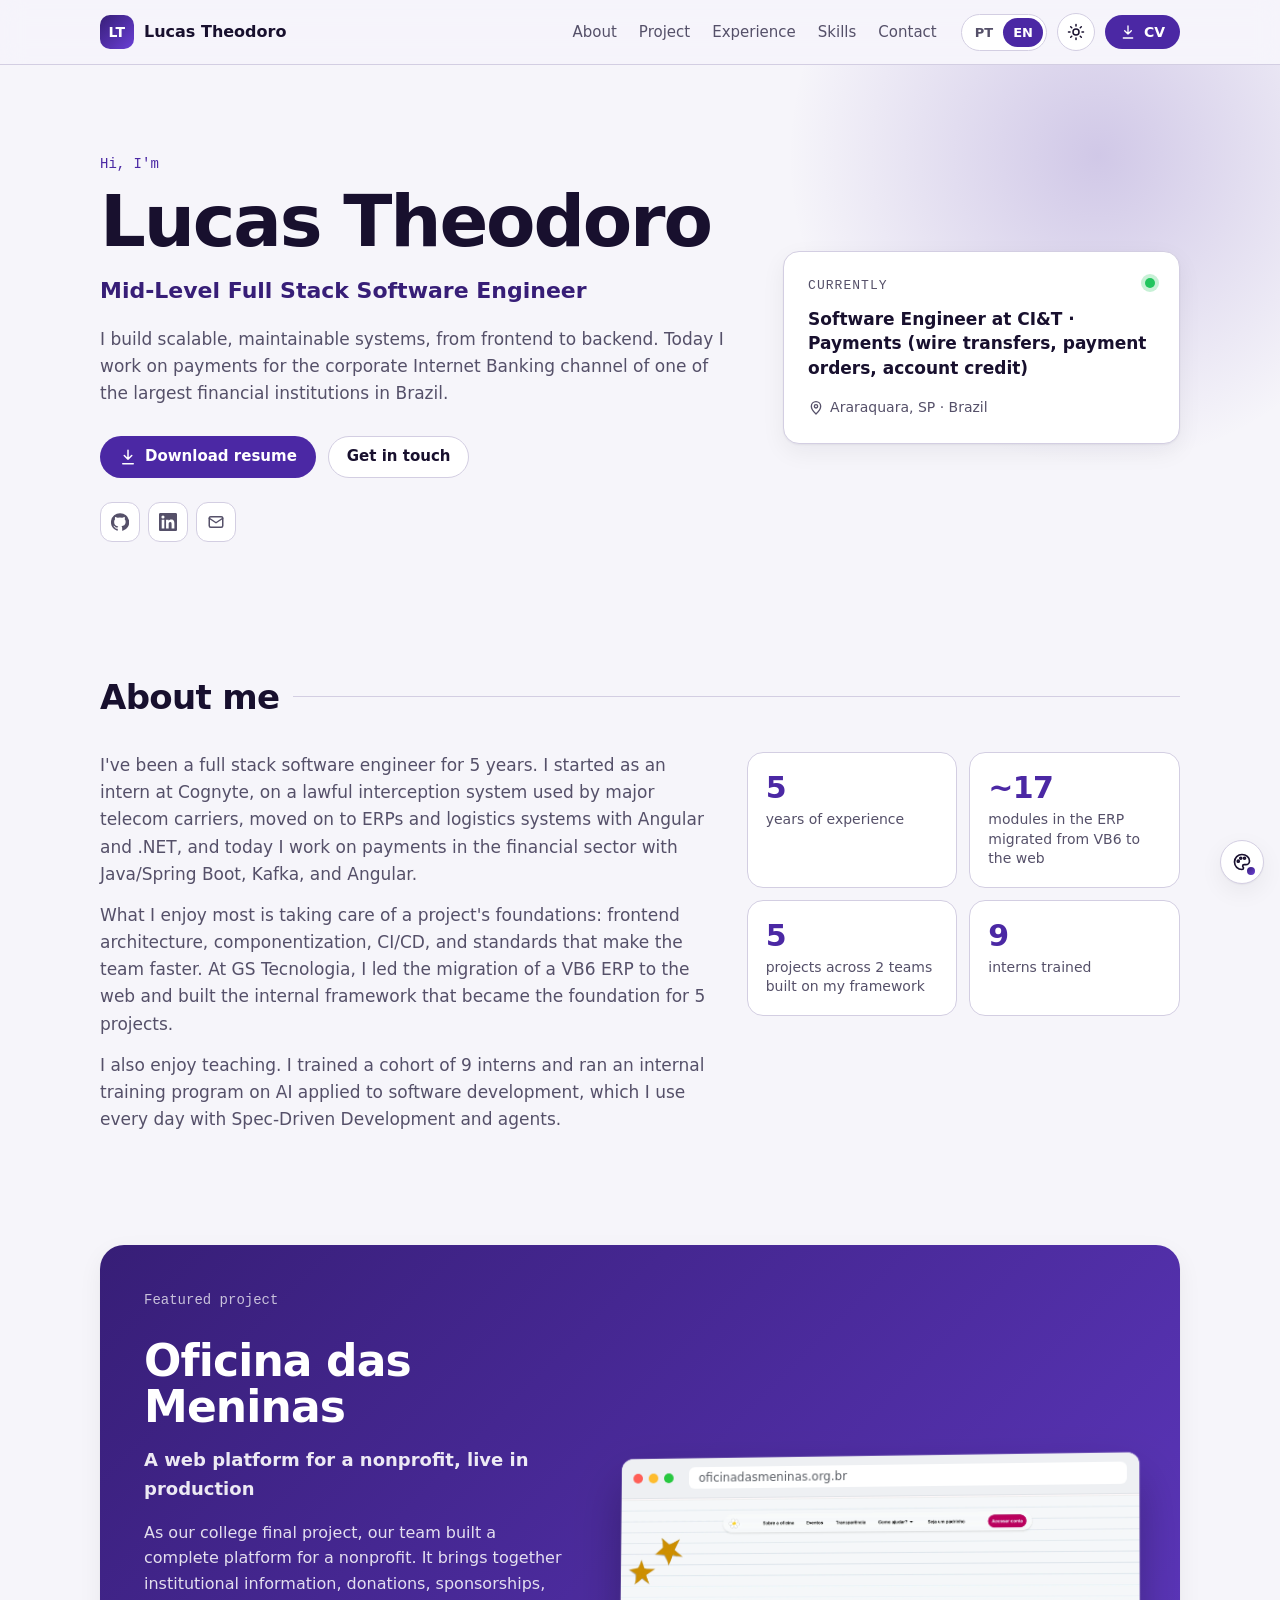
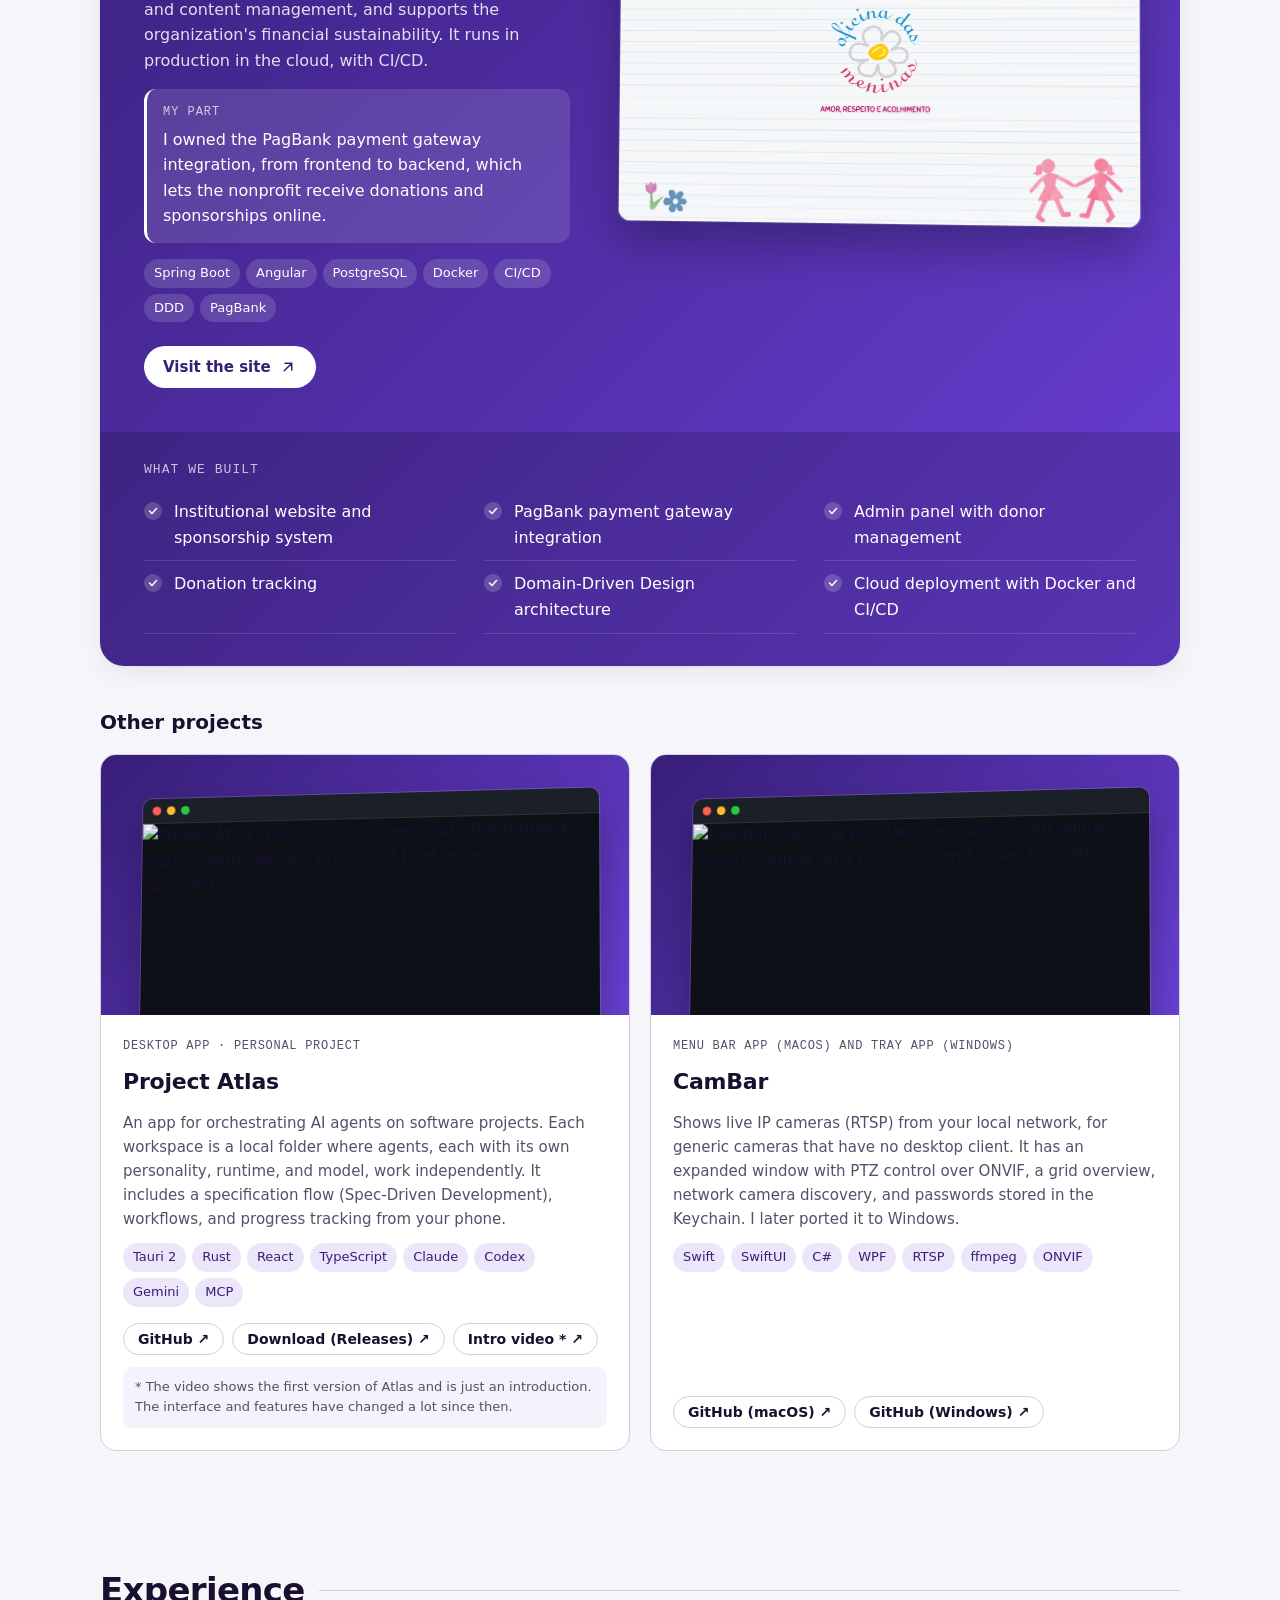
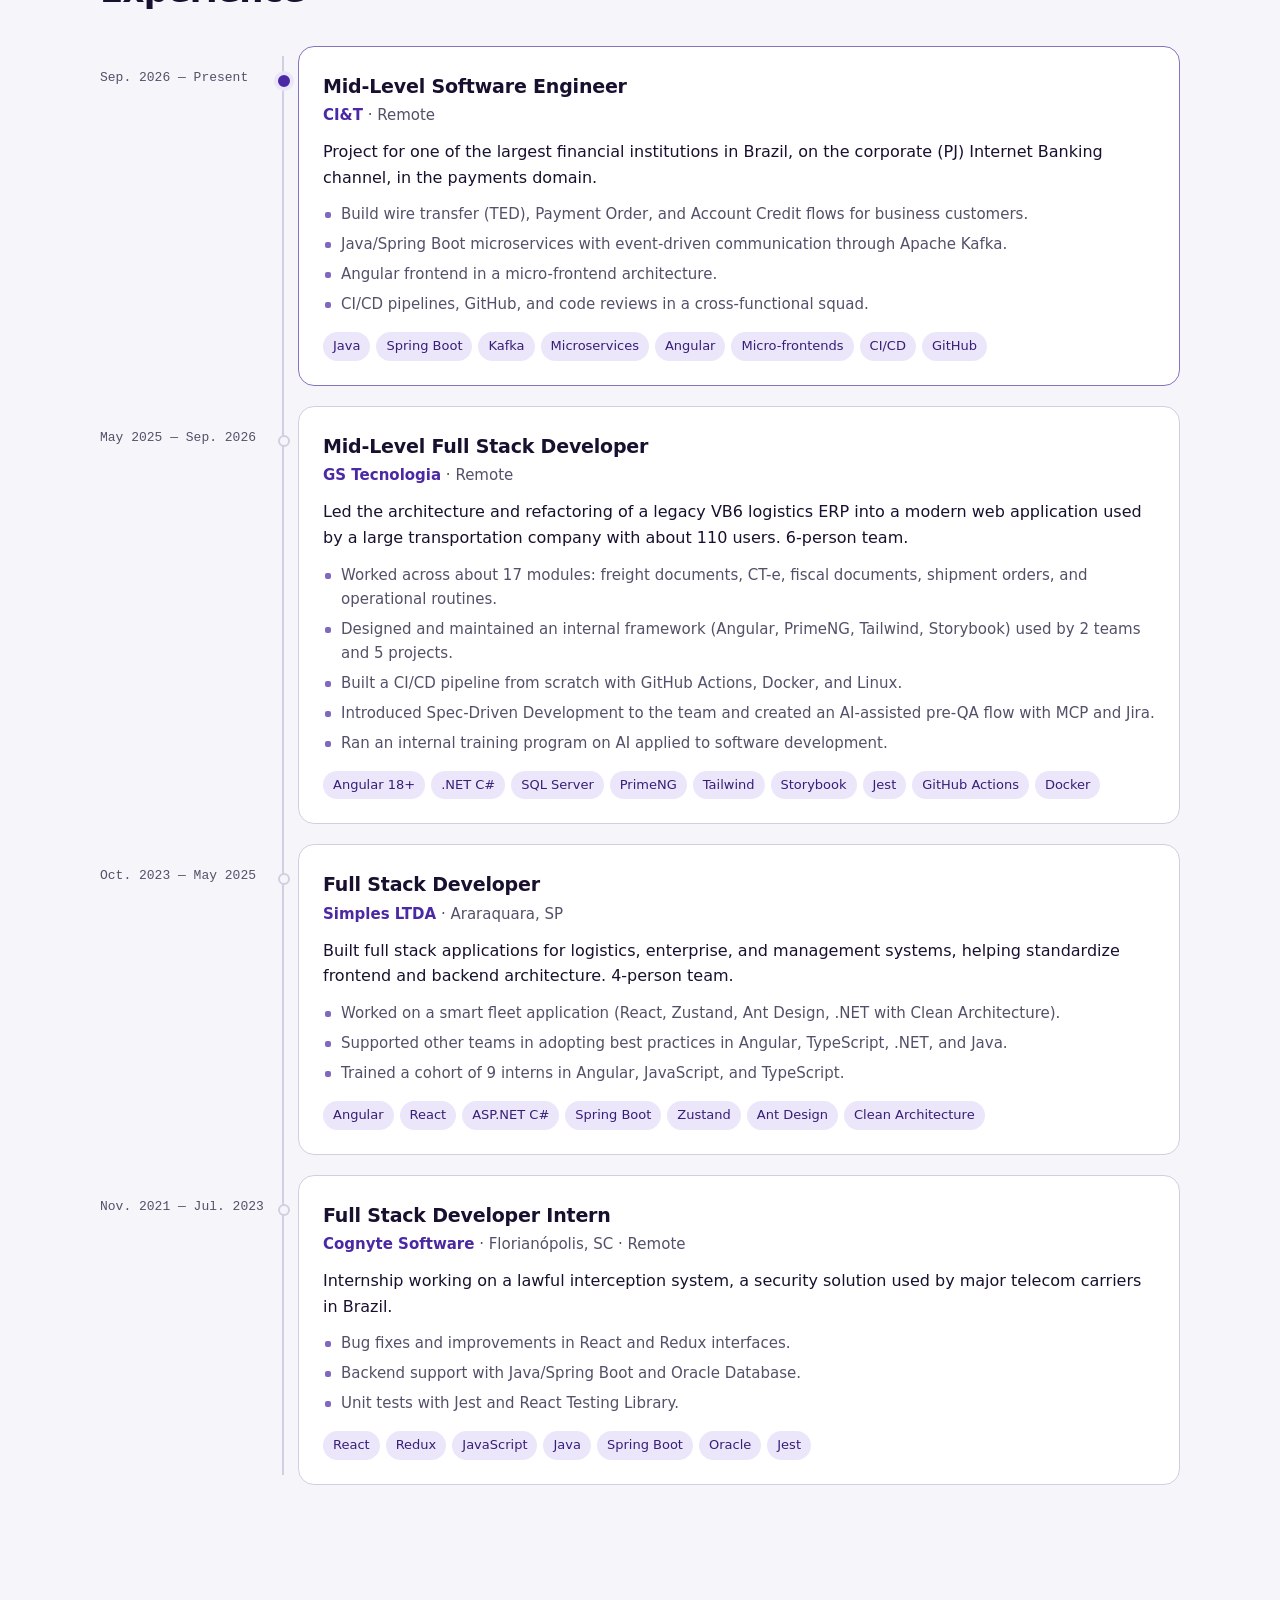
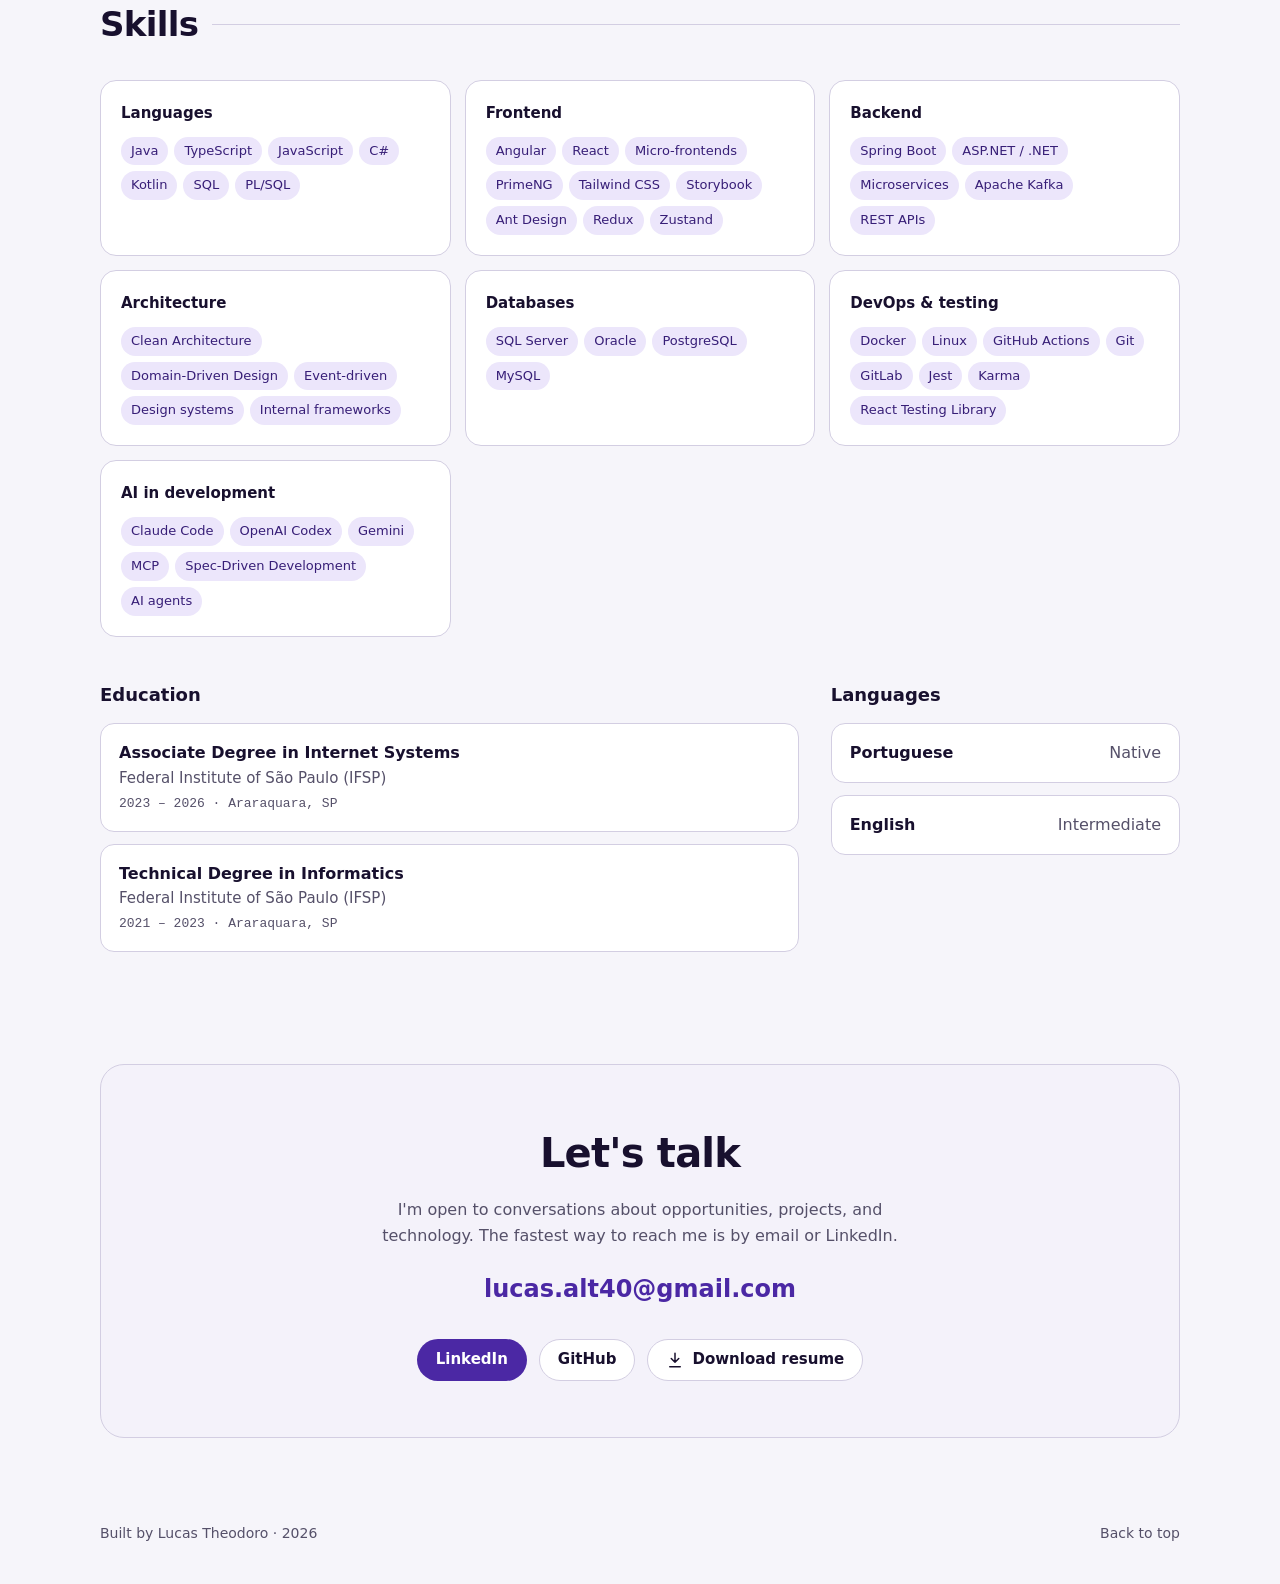
==== index.html @ 95d9bbd0 "Portfólio pessoal bilíngue (PT/EN) com temas e currículo para download Co-Authored-By: Claude Opus 5" ====
<!DOCTYPE html>
<html lang="pt-BR">
<head>
  <meta charset="utf-8">
  <meta name="viewport" content="width=device-width, initial-scale=1">
  <title>Lucas Theodoro · Engenheiro de Software Full Stack</title>
  <meta name="description" content="Portfólio de Lucas Theodoro, Engenheiro de Software Full Stack Pleno: Java/Spring Boot, Kafka, Angular e .NET.">
  <meta name="theme-color" content="#4B28A4">
  <link rel="canonical" href="https://lucasalt40.github.io/">

  <!-- Prévia do link (LinkedIn, WhatsApp, Slack, X...) -->
  <meta property="og:type" content="website">
  <meta property="og:site_name" content="Lucas Theodoro">
  <meta property="og:url" content="https://lucasalt40.github.io/">
  <meta property="og:title" content="Lucas Theodoro · Engenheiro de Software Full Stack">
  <meta property="og:description" content="Engenheiro de Software Full Stack Pleno: Java/Spring Boot, Kafka, Angular e .NET. Hoje com pagamentos no Internet Banking PJ de uma das maiores instituições financeiras do Brasil.">
  <meta property="og:image" content="https://lucasalt40.github.io/assets/og-image.jpg">
  <meta property="og:image:width" content="1200">
  <meta property="og:image:height" content="630">
  <meta property="og:image:alt" content="Lucas Theodoro, Engenheiro de Software Full Stack">
  <meta property="og:locale" content="pt_BR">
  <meta property="og:locale:alternate" content="en_US">
  <meta name="twitter:card" content="summary_large_image">
  <meta name="twitter:title" content="Lucas Theodoro · Engenheiro de Software Full Stack">
  <meta name="twitter:description" content="Java/Spring Boot, Kafka, Angular e .NET. Portfólio e currículo para download.">
  <meta name="twitter:image" content="https://lucasalt40.github.io/assets/og-image.jpg">
  <link rel="icon" href="assets/favicon.svg" type="image/svg+xml">
  <script>
    // Aplica tema e idioma antes de pintar a página, para não piscar.
    (function () {
      var t = localStorage.getItem("theme");
      if (!t) t = matchMedia("(prefers-color-scheme: dark)").matches ? "dark" : "light";
      document.documentElement.dataset.theme = t;
      var l = localStorage.getItem("lang");
      if (!l) l = (navigator.language || "pt").toLowerCase().startsWith("pt") ? "pt" : "en";
      document.documentElement.dataset.lang = l;
      document.documentElement.lang = l === "pt" ? "pt-BR" : "en";
      var p = localStorage.getItem("palette") || localStorage.getItem("dev-palette");
      if (p && p !== "roxo") document.documentElement.dataset.palette = p;
    })();
  </script>
  <link rel="stylesheet" href="styles.css">
</head>
<body>
  <a class="skip" href="#main">Pular para o conteúdo</a>

  <header class="topbar">
    <div class="wrap topbar__inner">
      <a class="brand" href="#top" aria-label="Lucas Theodoro">
        <span class="brand__mark">LT</span>
        <span class="brand__name">Lucas Theodoro</span>
      </a>
      <nav class="nav" aria-label="Principal">
        <a href="#sobre" data-i18n="navAbout"></a>
        <a href="#projeto" data-i18n="navProject"></a>
        <a href="#experiencia" data-i18n="navExperience"></a>
        <a href="#habilidades" data-i18n="navSkills"></a>
        <a href="#contato" data-i18n="navContact"></a>
      </nav>
      <div class="controls">
        <div class="lang" role="group" data-i18n-aria="langLabel">
          <button type="button" data-set-lang="pt">PT</button>
          <button type="button" data-set-lang="en">EN</button>
        </div>
        <button type="button" class="icon-btn" id="theme-toggle">
          <svg class="i-sun" viewBox="0 0 24 24" aria-hidden="true"><circle cx="12" cy="12" r="4"/><path d="M12 2v2M12 20v2M4.9 4.9l1.4 1.4M17.7 17.7l1.4 1.4M2 12h2M20 12h2M4.9 19.1l1.4-1.4M17.7 6.3l1.4-1.4"/></svg>
          <svg class="i-moon" viewBox="0 0 24 24" aria-hidden="true"><path d="M21 12.8A9 9 0 1 1 11.2 3a7 7 0 0 0 9.8 9.8z"/></svg>
        </button>
        <a class="btn btn--primary btn--sm" data-cv download>
          <svg viewBox="0 0 24 24" aria-hidden="true"><path d="M12 3v12m0 0-5-5m5 5 5-5M5 21h14"/></svg>
          <span data-i18n="downloadCvShort"></span>
        </a>
      </div>
    </div>
  </header>

  <main id="main">
    <!-- Hero -->
    <section class="hero" id="top">
      <div class="wrap hero__grid">
        <div>
          <p class="eyebrow" data-i18n="greeting"></p>
          <h1 class="hero__name">Lucas Theodoro</h1>
          <p class="hero__role" data-i18n="role"></p>
          <p class="hero__intro" data-i18n="intro"></p>
          <div class="hero__actions">
            <a class="btn btn--primary" data-cv download>
              <svg viewBox="0 0 24 24" aria-hidden="true"><path d="M12 3v12m0 0-5-5m5 5 5-5M5 21h14"/></svg>
              <span data-i18n="downloadCv"></span>
            </a>
            <a class="btn btn--ghost" href="#contato" data-i18n="contactMe"></a>
          </div>
          <ul class="socials" aria-label="Links">
            <li><a data-link="github" target="_blank" rel="noopener" aria-label="GitHub"><svg viewBox="0 0 24 24" aria-hidden="true" class="fill"><path d="M12 .3a12 12 0 0 0-3.8 23.4c.6.1.8-.3.8-.6v-2.2c-3.3.7-4-1.4-4-1.4-.6-1.4-1.4-1.8-1.4-1.8-1-.7.1-.7.1-.7 1.2.1 1.8 1.2 1.8 1.2 1 1.8 2.8 1.3 3.5 1 0-.8.4-1.3.7-1.6-2.7-.3-5.5-1.3-5.5-6 0-1.2.5-2.3 1.3-3.1-.2-.4-.6-1.6 0-3.2 0 0 1-.3 3.4 1.2a11.5 11.5 0 0 1 6 0c2.3-1.5 3.3-1.2 3.3-1.2.6 1.6.2 2.8 0 3.2.9.8 1.3 1.9 1.3 3.2 0 4.6-2.8 5.6-5.5 5.9.5.4.9 1.1.9 2.3v3.3c0 .3.1.7.8.6A12 12 0 0 0 12 .3"/></svg></a></li>
            <li><a data-link="linkedin" target="_blank" rel="noopener" aria-label="LinkedIn"><svg viewBox="0 0 24 24" aria-hidden="true" class="fill"><path d="M20.4 20.5h-3.6v-5.6c0-1.3 0-3-1.8-3s-2.1 1.4-2.1 2.9v5.7H9.4V9h3.4v1.6c.5-.9 1.6-1.8 3.4-1.8 3.6 0 4.3 2.4 4.3 5.5v6.2zM5.3 7.4a2.1 2.1 0 1 1 0-4.2 2.1 2.1 0 0 1 0 4.2zM7.1 20.5H3.6V9h3.5v11.5zM22.2 0H1.8C.8 0 0 .8 0 1.7v20.6c0 .9.8 1.7 1.8 1.7h20.4c1 0 1.8-.8 1.8-1.7V1.7C24 .8 23.2 0 22.2 0z"/></svg></a></li>
            <li><a data-link="email" aria-label="Email"><svg viewBox="0 0 24 24" aria-hidden="true"><rect x="3" y="5" width="18" height="14" rx="2"/><path d="m3 7 9 6 9-6"/></svg></a></li>
          </ul>
        </div>
        <aside class="now-card">
          <span class="now-card__dot" aria-hidden="true"></span>
          <p class="now-card__label" data-i18n="nowLabel"></p>
          <p class="now-card__text" data-i18n="nowText"></p>
          <p class="now-card__loc">
            <svg viewBox="0 0 24 24" aria-hidden="true"><path d="M12 21s-7-6.2-7-11.5a7 7 0 0 1 14 0C19 14.8 12 21 12 21z"/><circle cx="12" cy="9.5" r="2.5"/></svg>
            <span data-i18n="location"></span>
          </p>
        </aside>
      </div>
    </section>

    <!-- Sobre -->
    <section class="section" id="sobre">
      <div class="wrap">
        <h2 class="section__title" data-i18n="aboutTitle"></h2>
        <div class="about">
          <div class="about__text" id="about-text"></div>
          <dl class="stats" id="stats"></dl>
        </div>
      </div>
    </section>

    <!-- Projeto em destaque -->
    <section class="section" id="projeto">
      <div class="wrap">
        <article class="feature">
          <div class="feature__body">
            <p class="eyebrow eyebrow--light" data-i18n="projectEyebrow"></p>
            <h2 class="feature__name" id="project-name"></h2>
            <p class="feature__tagline" id="project-tagline"></p>
            <p class="feature__desc" id="project-desc"></p>
            <div class="feature__role">
              <p class="feature__role-label" data-i18n="projectMyRole"></p>
              <p id="project-role"></p>
            </div>
            <ul class="tags tags--light" id="project-tags"></ul>
            <a class="btn btn--light" id="project-link" target="_blank" rel="noopener">
              <span data-i18n="projectVisit"></span>
              <svg viewBox="0 0 24 24" aria-hidden="true"><path d="M7 17 17 7M8 7h9v9"/></svg>
            </a>
          </div>
          <a class="feature__shot" id="project-shot-link" target="_blank" rel="noopener">
            <div class="browser">
              <div class="browser__bar" aria-hidden="true">
                <span></span><span></span><span></span>
                <span class="browser__url" id="project-url"></span>
              </div>
              <img src="assets/projects/oficina-das-meninas.webp" width="2000" height="1253" loading="lazy" decoding="async" data-i18n-alt="projectShotAlt">
            </div>
          </a>
          <div class="feature__built-wrap">
            <p class="feature__built" data-i18n="projectBuilt"></p>
            <ul class="checklist" id="project-highlights"></ul>
          </div>
        </article>

        <h3 class="more-title" data-i18n="moreProjectsTitle"></h3>
        <div class="projects" id="projects"></div>
      </div>
    </section>

    <!-- Experiência -->
    <section class="section" id="experiencia">
      <div class="wrap">
        <h2 class="section__title" data-i18n="experienceTitle"></h2>
        <ol class="timeline" id="timeline"></ol>
      </div>
    </section>

    <!-- Habilidades -->
    <section class="section" id="habilidades">
      <div class="wrap">
        <h2 class="section__title" data-i18n="skillsTitle"></h2>
        <div class="skills" id="skills"></div>
        <div class="edu-grid">
          <div>
            <h3 class="sub-title" data-i18n="educationTitle"></h3>
            <ul class="edu" id="education"></ul>
          </div>
          <div>
            <h3 class="sub-title" data-i18n="languagesTitle"></h3>
            <ul class="langs" id="languages"></ul>
          </div>
        </div>
      </div>
    </section>

    <!-- Contato -->
    <section class="section" id="contato">
      <div class="wrap">
        <div class="contact">
          <h2 class="contact__title" data-i18n="contactTitle"></h2>
          <p class="contact__text" data-i18n="contactText"></p>
          <a class="contact__email" data-link="email" data-show-email></a>
          <div class="hero__actions contact__actions">
            <a class="btn btn--primary" data-link="linkedin" target="_blank" rel="noopener">LinkedIn</a>
            <a class="btn btn--ghost" data-link="github" target="_blank" rel="noopener">GitHub</a>
            <a class="btn btn--ghost" data-cv download>
              <svg viewBox="0 0 24 24" aria-hidden="true"><path d="M12 3v12m0 0-5-5m5 5 5-5M5 21h14"/></svg>
              <span data-i18n="downloadCv"></span>
            </a>
          </div>
        </div>
      </div>
    </section>
  </main>

  <footer class="footer">
    <div class="wrap footer__inner">
      <p><span data-i18n="footer"></span> · <span id="year"></span></p>
      <a href="#top" data-i18n="backToTop"></a>
    </div>
  </footer>

  <script src="content.js"></script>
  <script src="app.js"></script>
  <script src="palette.js"></script>
</body>
</html>
---- styles.css ----
/* ---------- Tokens ----------
   As cores de destaque vêm da paleta (veja "Paletas" no fim do arquivo).
   Fundo, texto e bordas são neutros levemente tingidos pela paleta. */
:root {
  --accent: #4b28a4;
  --accent-strong: #371e77;
  --accent-soft: #ece6fb;
  --feature-from: #371e77;
  --feature-to: #6a3fd6;

  --bg: color-mix(in srgb, var(--accent) 3%, #fbfbfd);
  --surface: #ffffff;
  --surface-2: color-mix(in srgb, var(--accent) 6%, #ffffff);
  --text: color-mix(in srgb, var(--accent-strong) 28%, #0c0b12);
  --muted: color-mix(in srgb, var(--accent-strong) 16%, #5b5a66);
  --line: color-mix(in srgb, var(--accent) 12%, #e5e5ea);
  --on-accent: #ffffff;
  --shadow: 0 1px 2px rgba(15, 12, 30, .05), 0 8px 24px rgba(15, 12, 30, .06);
  --radius: 16px;
  --font: ui-sans-serif, system-ui, -apple-system, "Segoe UI", Roboto, "Helvetica Neue", Arial, sans-serif;
  --mono: ui-monospace, "SF Mono", Menlo, Consolas, monospace;
  color-scheme: light;
}

[data-theme="dark"] {
  --accent: #a58bff;
  --accent-strong: #c4b3ff;
  --accent-soft: #261c42;
  --feature-from: #2a1660;
  --feature-to: #4b28a4;

  --bg: color-mix(in srgb, var(--accent) 4%, #0b0b0f);
  --surface: color-mix(in srgb, var(--accent) 7%, #121217);
  --surface-2: color-mix(in srgb, var(--accent) 10%, #15151b);
  --text: color-mix(in srgb, var(--accent) 6%, #f1f1f4);
  --muted: color-mix(in srgb, var(--accent) 16%, #a3a3ad);
  --line: color-mix(in srgb, var(--accent) 14%, #25252c);
  --on-accent: color-mix(in srgb, var(--accent) 12%, #0b0b0f);
  --shadow: 0 1px 2px rgba(0, 0, 0, .3), 0 8px 24px rgba(0, 0, 0, .25);
  color-scheme: dark;
}

/* ---------- Base ---------- */
*, *::before, *::after { box-sizing: border-box; }
html { scroll-behavior: smooth; scroll-padding-top: 80px; }
body {
  margin: 0;
  font-family: var(--font);
  font-size: 16px;
  line-height: 1.6;
  color: var(--text);
  background: var(--bg);
  -webkit-font-smoothing: antialiased;
  transition: background-color .25s, color .25s;
}
h1, h2, h3, p { margin: 0; }
ul, ol, dl, dd { margin: 0; padding: 0; list-style: none; }
a { color: inherit; text-decoration: none; }
svg { width: 18px; height: 18px; fill: none; stroke: currentColor; stroke-width: 2; stroke-linecap: round; stroke-linejoin: round; flex: none; }
svg.fill { fill: currentColor; stroke: none; }
:focus-visible { outline: 2px solid var(--accent); outline-offset: 3px; border-radius: 6px; }

.wrap { width: min(1080px, 100% - 40px); margin-inline: auto; }
.skip { position: absolute; left: -999px; top: 8px; background: var(--accent); color: var(--on-accent); padding: 8px 12px; border-radius: 8px; z-index: 100; }
.skip:focus { left: 8px; }

/* ---------- Buttons ---------- */
.btn {
  display: inline-flex; align-items: center; gap: 8px;
  padding: 11px 18px; border-radius: 999px;
  font-weight: 600; font-size: 15px; line-height: 1;
  border: 1px solid transparent; cursor: pointer;
  transition: transform .15s, background-color .15s, border-color .15s, color .15s;
}
.btn:hover { transform: translateY(-1px); }
.btn--primary { background: var(--accent); color: var(--on-accent); }
.btn--primary:hover { background: var(--accent-strong); }
.btn--ghost { border-color: var(--line); color: var(--text); background: var(--surface); }
.btn--ghost:hover { border-color: var(--accent); color: var(--accent); }
.btn--light { background: #fff; color: var(--feature-from); }
.btn--light:hover { background: rgba(255, 255, 255, .88); }
.btn--sm { padding: 8px 14px; font-size: 14px; }
.btn--sm svg { width: 16px; height: 16px; }

.icon-btn {
  display: grid; place-items: center; width: 38px; height: 38px;
  border-radius: 999px; border: 1px solid var(--line);
  background: var(--surface); color: var(--text); cursor: pointer;
}
.icon-btn:hover { color: var(--accent); border-color: var(--accent); }
.i-moon { display: none; }
[data-theme="dark"] .i-sun { display: none; }
[data-theme="dark"] .i-moon { display: block; }

/* ---------- Top bar ---------- */
.topbar {
  position: sticky; top: 0; z-index: 50;
  background: color-mix(in srgb, var(--bg) 82%, transparent);
  backdrop-filter: saturate(160%) blur(12px);
  -webkit-backdrop-filter: saturate(160%) blur(12px);
  border-bottom: 1px solid var(--line);
}
.topbar__inner { display: flex; align-items: center; gap: 24px; height: 64px; }
.brand { display: flex; align-items: center; gap: 10px; font-weight: 700; }
.brand__mark {
  display: grid; place-items: center; width: 34px; height: 34px; border-radius: 10px;
  background: linear-gradient(135deg, var(--brand-from, var(--feature-from)), var(--brand-to, var(--feature-to))); color: #fff; font-size: 14px; letter-spacing: .5px;
}
.nav { display: flex; gap: 22px; margin-left: auto; font-size: 15px; color: var(--muted); }
.nav a:hover { color: var(--accent); }
.controls { display: flex; align-items: center; gap: 10px; }
.lang { display: flex; padding: 3px; border-radius: 999px; border: 1px solid var(--line); background: var(--surface); }
.lang button {
  border: 0; background: transparent; color: var(--muted); cursor: pointer;
  font: 600 13px/1 var(--font); padding: 8px 10px; border-radius: 999px;
}
.lang button[aria-pressed="true"] { background: var(--accent); color: var(--on-accent); }

/* ---------- Hero ---------- */
.hero { padding: 88px 0 72px; position: relative; overflow: hidden; }
.hero::before {
  content: ""; position: absolute; inset: -40% -10% auto auto; width: 620px; height: 620px;
  background: radial-gradient(closest-side, color-mix(in srgb, var(--accent) 22%, transparent), transparent);
  pointer-events: none;
}
.hero__grid { position: relative; display: grid; grid-template-columns: 1.6fr 1fr; gap: 48px; align-items: center; }
.eyebrow { font-family: var(--mono); font-size: 14px; color: var(--accent); margin-bottom: 10px; }
.eyebrow--light { color: rgba(255, 255, 255, .72); }
.hero__name { font-size: clamp(42px, 7vw, 72px); line-height: 1.02; letter-spacing: -0.03em; }
.hero__role { margin-top: 14px; font-size: clamp(18px, 2.4vw, 22px); font-weight: 600; color: var(--accent-strong); }
[data-theme="dark"] .hero__role { color: var(--accent); }
.hero__intro { margin-top: 18px; max-width: 58ch; font-size: 17px; color: var(--muted); }
.hero__actions { display: flex; flex-wrap: wrap; gap: 12px; margin-top: 28px; }
.socials { display: flex; gap: 8px; margin-top: 24px; }
.socials a {
  display: grid; place-items: center; width: 40px; height: 40px; border-radius: 12px;
  color: var(--muted); border: 1px solid var(--line); background: var(--surface);
}
.socials a:hover { color: var(--accent); border-color: var(--accent); }

.now-card {
  position: relative; padding: 24px; border-radius: var(--radius);
  background: var(--surface); border: 1px solid var(--line); box-shadow: var(--shadow);
}
.now-card__dot {
  position: absolute; top: 26px; right: 24px; width: 10px; height: 10px; border-radius: 50%;
  background: #22c55e; box-shadow: 0 0 0 4px color-mix(in srgb, #22c55e 25%, transparent);
}
.now-card__label { font-family: var(--mono); font-size: 13px; color: var(--muted); text-transform: uppercase; letter-spacing: .08em; }
.now-card__text { margin-top: 10px; font-weight: 600; font-size: 17px; line-height: 1.45; }
.now-card__loc { display: flex; align-items: center; gap: 6px; margin-top: 16px; color: var(--muted); font-size: 14px; }
.now-card__loc svg { width: 16px; height: 16px; }

/* ---------- Sections ---------- */
.section { padding: 56px 0; }
.section__title {
  font-size: clamp(26px, 3.4vw, 34px); letter-spacing: -0.02em; margin-bottom: 28px;
  display: flex; align-items: center; gap: 14px;
}
.section__title::after { content: ""; flex: 1; height: 1px; background: var(--line); }
.sub-title { font-size: 18px; margin-bottom: 14px; }

/* About */
.about { display: grid; grid-template-columns: 1.4fr 1fr; gap: 40px; align-items: start; }
.about__text p { color: var(--muted); font-size: 17px; }
.about__text p + p { margin-top: 14px; }
.stats { display: grid; grid-template-columns: 1fr 1fr; gap: 12px; }
.stat { padding: 18px; border-radius: var(--radius); background: var(--surface); border: 1px solid var(--line); }
.stat dt { font-size: 30px; font-weight: 800; letter-spacing: -0.02em; color: var(--accent); line-height: 1.1; }
.stat dd { margin-top: 6px; font-size: 14px; color: var(--muted); line-height: 1.4; }

/* Tags */
.tags { display: flex; flex-wrap: wrap; gap: 6px; }
.tags li {
  font-size: 13px; font-weight: 500; padding: 4px 10px; border-radius: 999px;
  background: var(--accent-soft); color: var(--accent-strong);
}
[data-theme="dark"] .tags li { color: var(--accent-strong); }
.tags--light li { background: rgba(255, 255, 255, .14); color: #fff; }

/* Featured project */
.feature {
  display: grid; grid-template-columns: 1fr 1.1fr; gap: 0;
  border-radius: 24px; overflow: hidden; color: #fff;
  background: linear-gradient(135deg, var(--feature-from), var(--feature-to));
  box-shadow: var(--shadow);
}
.feature__body { padding: 44px; display: flex; flex-direction: column; gap: 16px; align-items: flex-start; }
.feature__name { font-size: clamp(30px, 4.4vw, 44px); letter-spacing: -0.02em; line-height: 1.05; }
.feature__tagline { font-size: 18px; font-weight: 600; color: rgba(255, 255, 255, .9); }
.feature__desc { color: rgba(255, 255, 255, .85); max-width: 56ch; }
.feature__body .btn { margin-top: 8px; }
.feature__role { padding: 14px 16px; border-radius: 12px; background: rgba(255, 255, 255, .12); border-left: 3px solid #fff; max-width: 56ch; }
.feature__role-label { font-family: var(--mono); font-size: 12px; text-transform: uppercase; letter-spacing: .08em; color: rgba(255, 255, 255, .72); margin-bottom: 4px; }

.feature__shot { display: flex; align-items: center; padding: 44px 44px 44px 0; }
.browser {
  width: 100%; border-radius: 12px; overflow: hidden; background: #fff;
  box-shadow: 0 24px 48px rgba(0, 0, 0, .28), 0 0 0 1px rgba(255, 255, 255, .18);
  transform: perspective(1400px) rotateY(-6deg) rotateX(2deg);
  transition: transform .35s ease, box-shadow .35s ease;
}
.feature__shot:hover .browser { transform: none; box-shadow: 0 28px 56px rgba(0, 0, 0, .32), 0 0 0 1px rgba(255, 255, 255, .25); }
.browser__bar { display: flex; align-items: center; gap: 6px; padding: 9px 12px; background: #eef0f3; border-bottom: 1px solid #e1e4e8; }
.browser__bar > span:not(.browser__url) { width: 10px; height: 10px; border-radius: 50%; background: #d4d7dd; }
.browser__bar > span:nth-child(1) { background: #ff5f57; }
.browser__bar > span:nth-child(2) { background: #febc2e; }
.browser__bar > span:nth-child(3) { background: #28c840; }
.browser__url {
  flex: 1; margin-left: 10px; padding: 4px 10px; border-radius: 6px; background: #fff;
  font: 500 12px/1.2 var(--font); color: #5b5f66; white-space: nowrap; overflow: hidden; text-overflow: ellipsis;
}
.browser img { display: block; width: 100%; height: auto; }

.more-title { font-size: 20px; margin: 40px 0 16px; }
.projects { display: grid; grid-template-columns: 1fr 1fr; gap: 20px; }
.proj { display: flex; flex-direction: column; border-radius: var(--radius); overflow: hidden; background: var(--surface); border: 1px solid var(--line); transition: border-color .2s, box-shadow .2s; }
.proj:hover { border-color: color-mix(in srgb, var(--accent) 45%, var(--line)); box-shadow: var(--shadow); }
.proj__shot {
  display: block; height: 260px; padding: 28px 32px 0; overflow: hidden;
  background: linear-gradient(135deg, var(--feature-from), var(--feature-to));
}
.proj__window {
  border-radius: 10px 10px 0 0; overflow: hidden; background: #0d1117;
  box-shadow: 0 18px 40px rgba(0, 0, 0, .3), 0 0 0 1px rgba(255, 255, 255, .18);
  transform: perspective(1200px) rotateY(-6deg) rotateX(3deg) translateY(6px);
  transform-origin: bottom center;
  transition: transform .35s ease, box-shadow .35s ease;
}
.proj:hover .proj__window { transform: none; box-shadow: 0 22px 48px rgba(0, 0, 0, .35), 0 0 0 1px rgba(255, 255, 255, .25); }
.proj__bar { display: flex; gap: 6px; padding: 8px 10px; background: #1b1f27; border-bottom: 1px solid rgba(255, 255, 255, .08); }
.proj__bar span { width: 9px; height: 9px; border-radius: 50%; }
.proj__bar span:nth-child(1) { background: #ff5f57; }
.proj__bar span:nth-child(2) { background: #febc2e; }
.proj__bar span:nth-child(3) { background: #28c840; }
.proj__window img { display: block; width: 100%; height: auto; aspect-ratio: 16 / 10; object-fit: cover; object-position: top center; }
@media (prefers-reduced-motion: reduce) { .proj__window { transform: none; } }
.proj__body { display: flex; flex-direction: column; gap: 12px; padding: 22px; flex: 1; }
.proj__kind { font-family: var(--mono); font-size: 12px; color: var(--muted); text-transform: uppercase; letter-spacing: .06em; }
.proj__name { font-size: 22px; letter-spacing: -0.01em; margin: -4px 0 0; }
.proj__desc { color: var(--muted); font-size: 15px; }
.proj__links { display: flex; flex-wrap: wrap; gap: 8px; margin-top: auto; padding-top: 4px; }
.proj__note { font-size: 13px; color: var(--muted); padding: 10px 12px; border-radius: 10px; background: var(--surface-2); }
@media (max-width: 920px) { .projects { grid-template-columns: 1fr; } }
.feature__built-wrap { grid-column: 1 / -1; padding: 28px 44px 32px; background: rgba(0, 0, 0, .16); }
.feature__built { font-family: var(--mono); font-size: 13px; text-transform: uppercase; letter-spacing: .08em; color: rgba(255, 255, 255, .72); margin-bottom: 8px; }
.checklist { display: grid; grid-template-columns: repeat(3, 1fr); column-gap: 28px; }
.checklist li { position: relative; padding: 10px 0 10px 30px; border-bottom: 1px solid rgba(255, 255, 255, .12); }
.checklist li::before {
  content: ""; position: absolute; left: 0; top: 13px; width: 18px; height: 18px; border-radius: 50%;
  background: rgba(255, 255, 255, .18) url("data:image/svg+xml,%3Csvg xmlns='http://www.w3.org/2000/svg' viewBox='0 0 24 24' fill='none' stroke='white' stroke-width='3' stroke-linecap='round' stroke-linejoin='round'%3E%3Cpath d='m5 12 5 5 9-10'/%3E%3C/svg%3E") center / 12px no-repeat;
}

/* Timeline */
.timeline { position: relative; display: grid; gap: 20px; }
.job { display: grid; grid-template-columns: 170px 1fr; gap: 28px; position: relative; }
.job__when { padding-top: 22px; font-family: var(--mono); font-size: 13px; color: var(--muted); }
.job__card {
  position: relative; padding: 24px; border-radius: var(--radius);
  background: var(--surface); border: 1px solid var(--line);
  transition: border-color .2s, box-shadow .2s;
}
.job__card:hover { border-color: color-mix(in srgb, var(--accent) 45%, var(--line)); box-shadow: var(--shadow); }
.job__card::before {
  content: ""; position: absolute; left: -21px; top: 28px; width: 12px; height: 12px; border-radius: 50%;
  background: var(--bg); border: 2px solid var(--line);
}
.job--current .job__card { border-color: color-mix(in srgb, var(--accent) 55%, var(--line)); }
.job--current .job__card::before { background: var(--accent); border-color: var(--accent); box-shadow: 0 0 0 4px var(--accent-soft); }
.timeline::before { content: ""; position: absolute; left: 182px; top: 10px; bottom: 10px; width: 2px; background: var(--line); }
.job__role { font-size: 19px; letter-spacing: -0.01em; }
.job__company { margin-top: 2px; color: var(--muted); font-size: 15px; }
.job__company strong { color: var(--accent); }
.job__summary { margin-top: 12px; }
.job__list { margin: 12px 0 16px; display: grid; gap: 6px; }
.job__list li { position: relative; padding-left: 18px; color: var(--muted); font-size: 15px; }
.job__list li::before { content: ""; position: absolute; left: 2px; top: 10px; width: 6px; height: 6px; border-radius: 2px; background: var(--accent); opacity: .7; }

/* Skills */
.skills { display: grid; grid-template-columns: repeat(auto-fill, minmax(300px, 1fr)); gap: 14px; }
.skill-group { padding: 20px; border-radius: var(--radius); background: var(--surface); border: 1px solid var(--line); }
.skill-group__name { font-size: 15px; margin-bottom: 12px; }
.edu-grid { display: grid; grid-template-columns: 2fr 1fr; gap: 32px; margin-top: 44px; }
.edu { display: grid; gap: 12px; }
.edu li, .langs li { padding: 16px 18px; border-radius: 14px; background: var(--surface); border: 1px solid var(--line); }
.edu__course { font-weight: 600; }
.edu__school { color: var(--muted); font-size: 15px; }
.edu__meta { margin-top: 4px; font-family: var(--mono); font-size: 13px; color: var(--muted); }
.langs { display: grid; gap: 12px; }
.langs li { display: flex; justify-content: space-between; gap: 12px; }
.langs__name { font-weight: 600; }
.langs__level { color: var(--muted); }

/* Contact */
.contact {
  text-align: center; padding: 56px 24px; border-radius: 24px;
  background: var(--surface-2); border: 1px solid var(--line);
}
.contact__title { font-size: clamp(28px, 4vw, 40px); letter-spacing: -0.02em; }
.contact__text { margin: 12px auto 0; max-width: 54ch; color: var(--muted); }
.contact__email { display: inline-block; margin-top: 22px; font-size: clamp(18px, 2.6vw, 24px); font-weight: 700; color: var(--accent); border-bottom: 2px solid transparent; }
.contact__email:hover { border-color: var(--accent); }
.contact__actions { justify-content: center; }

/* Footer */
.footer { padding: 28px 0 40px; color: var(--muted); font-size: 14px; }
.footer__inner { display: flex; justify-content: space-between; gap: 16px; }
.footer a:hover { color: var(--accent); }

/* ---------- Responsive ---------- */
@media (max-width: 920px) {
  .nav { display: none; }
  .controls { margin-left: auto; }
  .hero__grid, .about, .feature, .edu-grid { grid-template-columns: 1fr; }
  .feature__shot { padding: 0 28px 32px; }
  .browser { transform: none; }
  .checklist { grid-template-columns: 1fr 1fr; }
  .hero { padding-top: 56px; }
}
@media (max-width: 680px) {
  .brand__name { display: none; }
  .feature__body { padding: 28px; }
  .feature__shot { padding: 0 20px 28px; }
  .feature__built-wrap { padding: 24px 28px; }
  .checklist { grid-template-columns: 1fr; }
  .job { grid-template-columns: 1fr; gap: 8px; padding-left: 22px; }
  .job__when { padding-top: 0; }
  .job__card::before { left: -27px; top: -22px; }
  .timeline::before { left: 0; }
  .stats { grid-template-columns: 1fr 1fr; }
  .footer__inner { flex-direction: column; }
}

@media (prefers-reduced-motion: reduce) {
  html { scroll-behavior: auto; }
  *, *::before, *::after { transition: none !important; }
  .browser { transform: none; }
}

/* ---------- Paletas ----------
   O roxo é o padrão (definido em Tokens). O seletor do palette.js troca o
   atributo data-palette no <html> e cada bloco abaixo sobrescreve as cores. */
[data-palette="floresta"] { --accent: #2d6a4f; --accent-strong: #1b4332; --accent-soft: #d8f3dc; --feature-from: #1b4332; --feature-to: #40916c; }
[data-palette="floresta"][data-theme="dark"] { --accent: #74c69d; --accent-strong: #95d5b2; --accent-soft: #10261c; --feature-from: #081c15; --feature-to: #2d6a4f; --brand-from: #1b4332; --brand-to: #40916c; }
[data-palette="verde"] { --accent: #047857; --accent-strong: #064e3b; --accent-soft: #d1fae5; --feature-from: #064e3b; --feature-to: #059669; }
[data-palette="verde"][data-theme="dark"] { --accent: #34d399; --accent-strong: #6ee7b7; --accent-soft: #022c22; --feature-from: #022c22; --feature-to: #065f46; --brand-from: #064e3b; --brand-to: #059669; }
[data-palette="verde-classico"] { --accent: #15803d; --accent-strong: #14532d; --accent-soft: #dcfce7; --feature-from: #14532d; --feature-to: #16a34a; }
[data-palette="verde-classico"][data-theme="dark"] { --accent: #4ade80; --accent-strong: #86efac; --accent-soft: #052e16; --feature-from: #052e16; --feature-to: #166534; --brand-from: #14532d; --brand-to: #16a34a; }
[data-palette="oliva"] { --accent: #556b2f; --accent-strong: #3a4a1f; --accent-soft: #eef2d9; --feature-from: #3a4a1f; --feature-to: #6b8e23; }
[data-palette="oliva"][data-theme="dark"] { --accent: #b5c97a; --accent-strong: #cfdc9f; --accent-soft: #1f2610; --feature-from: #1a2109; --feature-to: #556b2f; --brand-from: #3a4a1f; --brand-to: #6b8e23; }
[data-palette="lima"] { --accent: #4d7c0f; --accent-strong: #365314; --accent-soft: #ecfccb; --feature-from: #365314; --feature-to: #65a30d; }
[data-palette="lima"][data-theme="dark"] { --accent: #a3e635; --accent-strong: #bef264; --accent-soft: #1a2e05; --feature-from: #1a2e05; --feature-to: #3f6212; --brand-from: #365314; --brand-to: #65a30d; }
[data-palette="teal"] { --accent: #0f766e; --accent-strong: #134e4a; --accent-soft: #ccfbf1; --feature-from: #134e4a; --feature-to: #0d9488; }
[data-palette="teal"][data-theme="dark"] { --accent: #2dd4bf; --accent-strong: #5eead4; --accent-soft: #042f2e; --feature-from: #042f2e; --feature-to: #115e59; --brand-from: #134e4a; --brand-to: #0d9488; }
[data-palette="marinho"] { --accent: #1f3b73; --accent-strong: #0b1f44; --accent-soft: #e3e9f5; --feature-from: #0b1f44; --feature-to: #2b4f94; }
[data-palette="marinho"][data-theme="dark"] { --accent: #8fb0e8; --accent-strong: #b5ccf2; --accent-soft: #121c30; --feature-from: #08132a; --feature-to: #1f3b73; --brand-from: #0b1f44; --brand-to: #2b4f94; }
[data-palette="azul"] { --accent: #1d4ed8; --accent-strong: #1e3a8a; --accent-soft: #dbeafe; --feature-from: #1e3a8a; --feature-to: #2563eb; }
[data-palette="azul"][data-theme="dark"] { --accent: #60a5fa; --accent-strong: #93c5fd; --accent-soft: #172554; --feature-from: #172554; --feature-to: #1e40af; --brand-from: #1e3a8a; --brand-to: #2563eb; }
[data-palette="indigo"] { --accent: #4338ca; --accent-strong: #312e81; --accent-soft: #e0e7ff; --feature-from: #312e81; --feature-to: #4f46e5; }
[data-palette="indigo"][data-theme="dark"] { --accent: #818cf8; --accent-strong: #a5b4fc; --accent-soft: #1e1b4b; --feature-from: #1e1b4b; --feature-to: #3730a3; --brand-from: #312e81; --brand-to: #4f46e5; }
[data-palette="ceu"] { --accent: #0369a1; --accent-strong: #0c4a6e; --accent-soft: #e0f2fe; --feature-from: #0c4a6e; --feature-to: #0284c7; }
[data-palette="ceu"][data-theme="dark"] { --accent: #38bdf8; --accent-strong: #7dd3fc; --accent-soft: #082f49; --feature-from: #082f49; --feature-to: #075985; --brand-from: #0c4a6e; --brand-to: #0284c7; }
[data-palette="ciano"] { --accent: #0e7490; --accent-strong: #164e63; --accent-soft: #cffafe; --feature-from: #164e63; --feature-to: #0891b2; }
[data-palette="ciano"][data-theme="dark"] { --accent: #22d3ee; --accent-strong: #67e8f9; --accent-soft: #083344; --feature-from: #083344; --feature-to: #155e75; --brand-from: #164e63; --brand-to: #0891b2; }
[data-palette="petroleo"] { --accent: #0b5d6b; --accent-strong: #073b44; --accent-soft: #dcf0f2; --feature-from: #073b44; --feature-to: #0e7c8c; }
[data-palette="petroleo"][data-theme="dark"] { --accent: #5cc3d1; --accent-strong: #93dbe4; --accent-soft: #0c2428; --feature-from: #04242a; --feature-to: #0b5d6b; --brand-from: #073b44; --brand-to: #0e7c8c; }
[data-palette="violeta"] { --accent: #6d28d9; --accent-strong: #4c1d95; --accent-soft: #ede9fe; --feature-from: #4c1d95; --feature-to: #7c3aed; }
[data-palette="violeta"][data-theme="dark"] { --accent: #a78bfa; --accent-strong: #c4b5fd; --accent-soft: #2e1065; --feature-from: #2e1065; --feature-to: #5b21b6; --brand-from: #4c1d95; --brand-to: #7c3aed; }
[data-palette="magenta"] { --accent: #a21caf; --accent-strong: #701a75; --accent-soft: #fae8ff; --feature-from: #701a75; --feature-to: #c026d3; }
[data-palette="magenta"][data-theme="dark"] { --accent: #e879f9; --accent-strong: #f0abfc; --accent-soft: #4a044e; --feature-from: #4a044e; --feature-to: #86198f; --brand-from: #701a75; --brand-to: #c026d3; }
[data-palette="rosa"] { --accent: #be185d; --accent-strong: #831843; --accent-soft: #fce7f3; --feature-from: #831843; --feature-to: #db2777; }
[data-palette="rosa"][data-theme="dark"] { --accent: #f472b6; --accent-strong: #f9a8d4; --accent-soft: #500724; --feature-from: #500724; --feature-to: #9d174d; --brand-from: #831843; --brand-to: #db2777; }
[data-palette="framboesa"] { --accent: #be123c; --accent-strong: #881337; --accent-soft: #ffe4e6; --feature-from: #881337; --feature-to: #e11d48; }
[data-palette="framboesa"][data-theme="dark"] { --accent: #fb7185; --accent-strong: #fda4af; --accent-soft: #4c0519; --feature-from: #4c0519; --feature-to: #9f1239; --brand-from: #881337; --brand-to: #e11d48; }
[data-palette="vinho"] { --accent: #7b1e3a; --accent-strong: #4c0f22; --accent-soft: #f6e1e7; --feature-from: #4c0f22; --feature-to: #9b2c4c; }
[data-palette="vinho"][data-theme="dark"] { --accent: #f08aa8; --accent-strong: #f6b3c7; --accent-soft: #2e111a; --feature-from: #2a0712; --feature-to: #7b1e3a; --brand-from: #4c0f22; --brand-to: #9b2c4c; }
[data-palette="vermelho"] { --accent: #b91c1c; --accent-strong: #7f1d1d; --accent-soft: #fee2e2; --feature-from: #7f1d1d; --feature-to: #dc2626; }
[data-palette="vermelho"][data-theme="dark"] { --accent: #f87171; --accent-strong: #fca5a5; --accent-soft: #450a0a; --feature-from: #450a0a; --feature-to: #991b1b; --brand-from: #7f1d1d; --brand-to: #dc2626; }
[data-palette="terracota"] { --accent: #b4532a; --accent-strong: #7a3417; --accent-soft: #fbe8de; --feature-from: #7a3417; --feature-to: #c8683b; }
[data-palette="terracota"][data-theme="dark"] { --accent: #f0a07a; --accent-strong: #f6c2a6; --accent-soft: #321a10; --feature-from: #2c1308; --feature-to: #8a3f1f; --brand-from: #7a3417; --brand-to: #c8683b; }
[data-palette="laranja"] { --accent: #c2410c; --accent-strong: #7c2d12; --accent-soft: #ffedd5; --feature-from: #7c2d12; --feature-to: #ea580c; }
[data-palette="laranja"][data-theme="dark"] { --accent: #fb923c; --accent-strong: #fdba74; --accent-soft: #431407; --feature-from: #431407; --feature-to: #9a3412; --brand-from: #7c2d12; --brand-to: #ea580c; }
[data-palette="ambar"] { --accent: #b45309; --accent-strong: #78350f; --accent-soft: #fef3c7; --feature-from: #78350f; --feature-to: #d97706; }
[data-palette="ambar"][data-theme="dark"] { --accent: #fbbf24; --accent-strong: #fcd34d; --accent-soft: #451a03; --feature-from: #451a03; --feature-to: #92400e; --brand-from: #78350f; --brand-to: #d97706; }
[data-palette="cafe"] { --accent: #6f4e37; --accent-strong: #3e2a1d; --accent-soft: #f1e8e1; --feature-from: #3e2a1d; --feature-to: #8b6447; }
[data-palette="cafe"][data-theme="dark"] { --accent: #d2b49c; --accent-strong: #e3cdbc; --accent-soft: #2a2019; --feature-from: #1e150f; --feature-to: #5a3f2c; --brand-from: #3e2a1d; --brand-to: #8b6447; }
[data-palette="grafite"] { --accent: #334155; --accent-strong: #0f172a; --accent-soft: #f1f5f9; --feature-from: #0f172a; --feature-to: #475569; }
[data-palette="grafite"][data-theme="dark"] { --accent: #94a3b8; --accent-strong: #cbd5e1; --accent-soft: #020617; --feature-from: #020617; --feature-to: #1e293b; --brand-from: #0f172a; --brand-to: #475569; }
[data-palette="pedra"] { --accent: #44403c; --accent-strong: #1c1917; --accent-soft: #f5f5f4; --feature-from: #1c1917; --feature-to: #57534e; }
[data-palette="pedra"][data-theme="dark"] { --accent: #a8a29e; --accent-strong: #d6d3d1; --accent-soft: #0c0a09; --feature-from: #0c0a09; --feature-to: #292524; --brand-from: #1c1917; --brand-to: #57534e; }
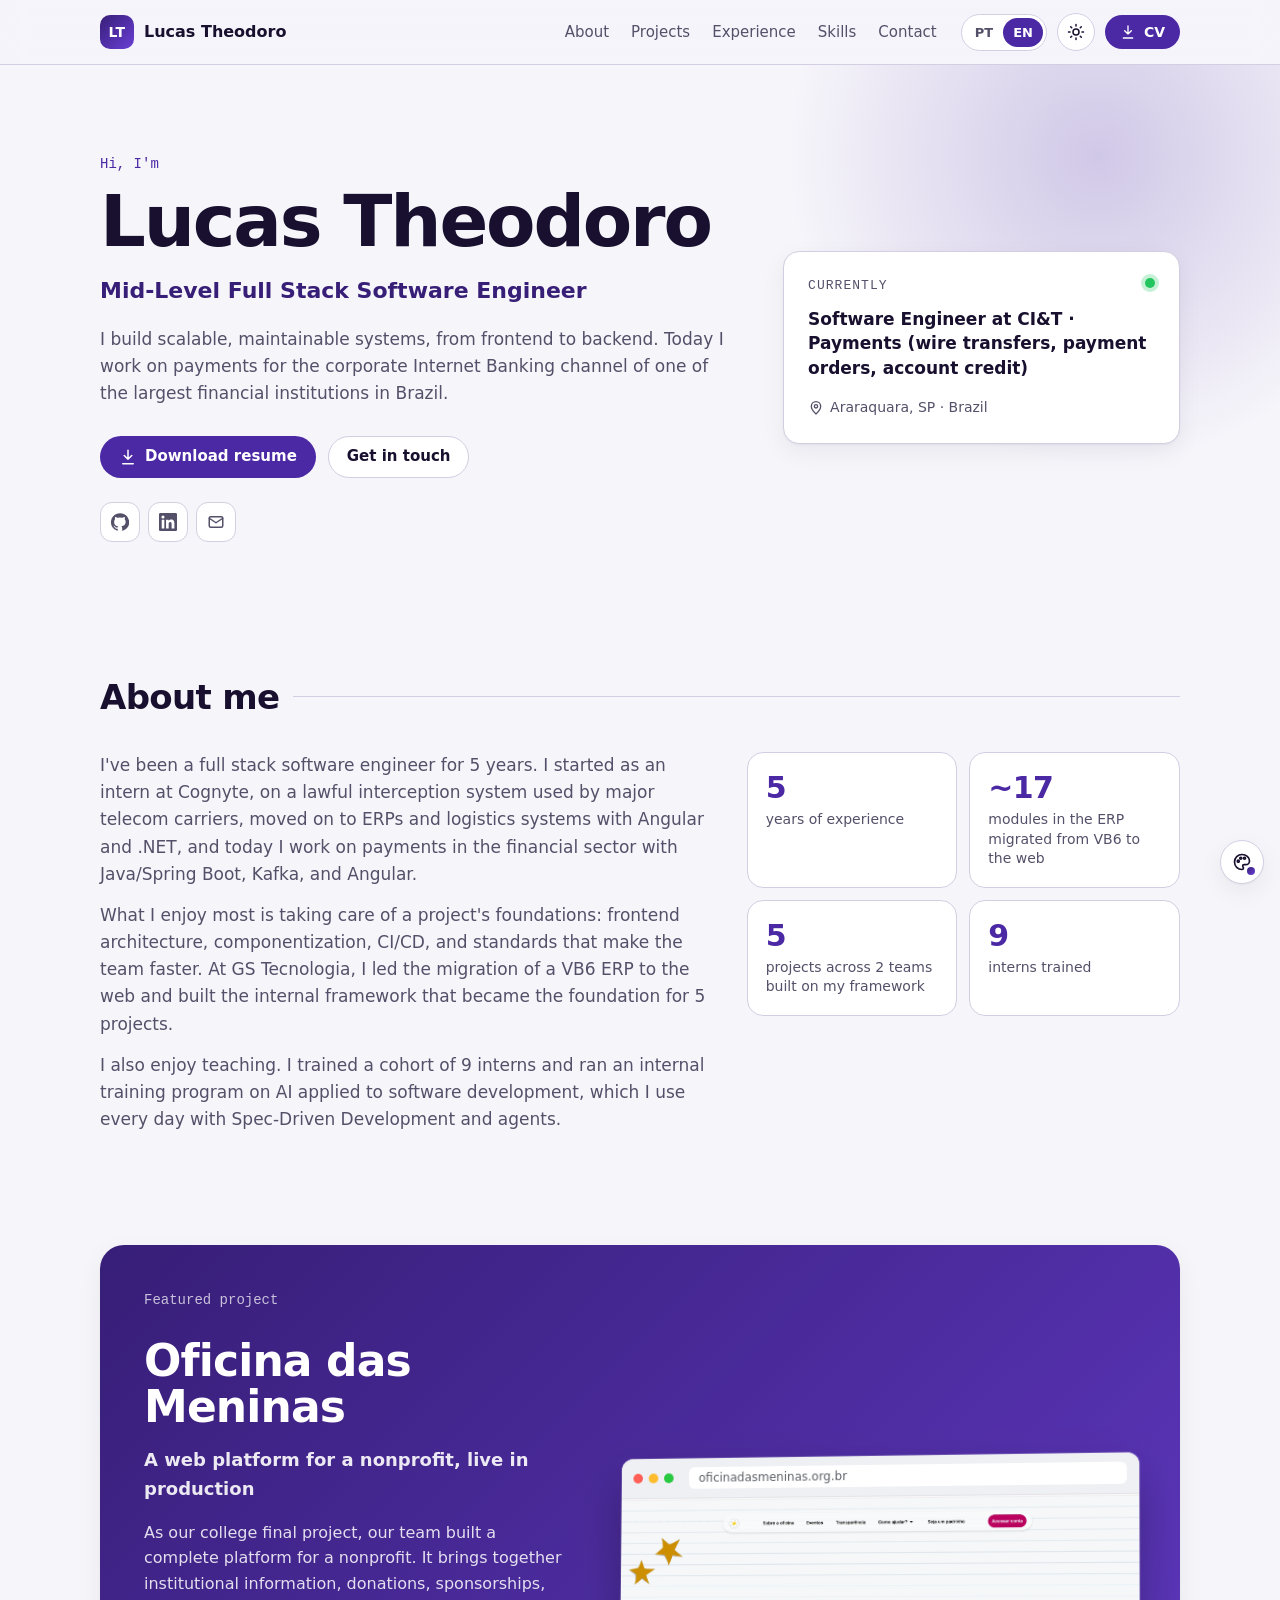
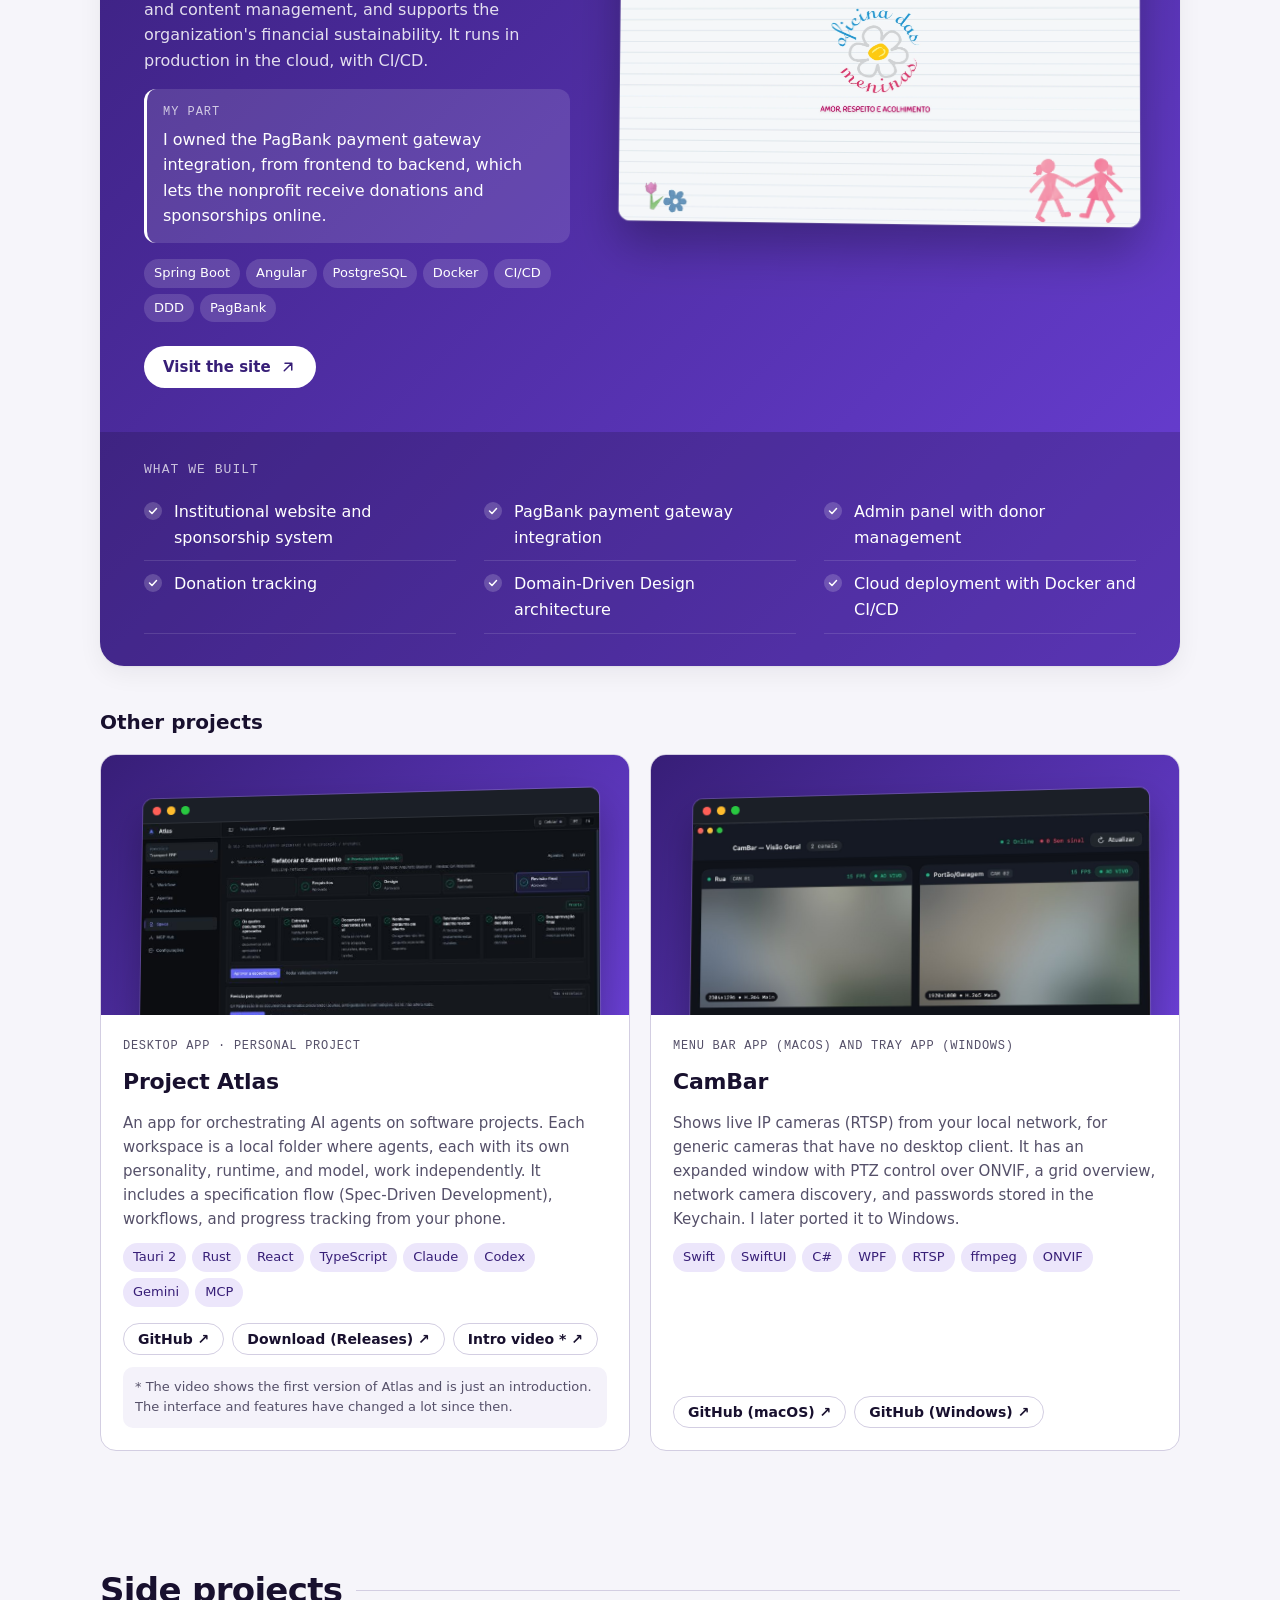
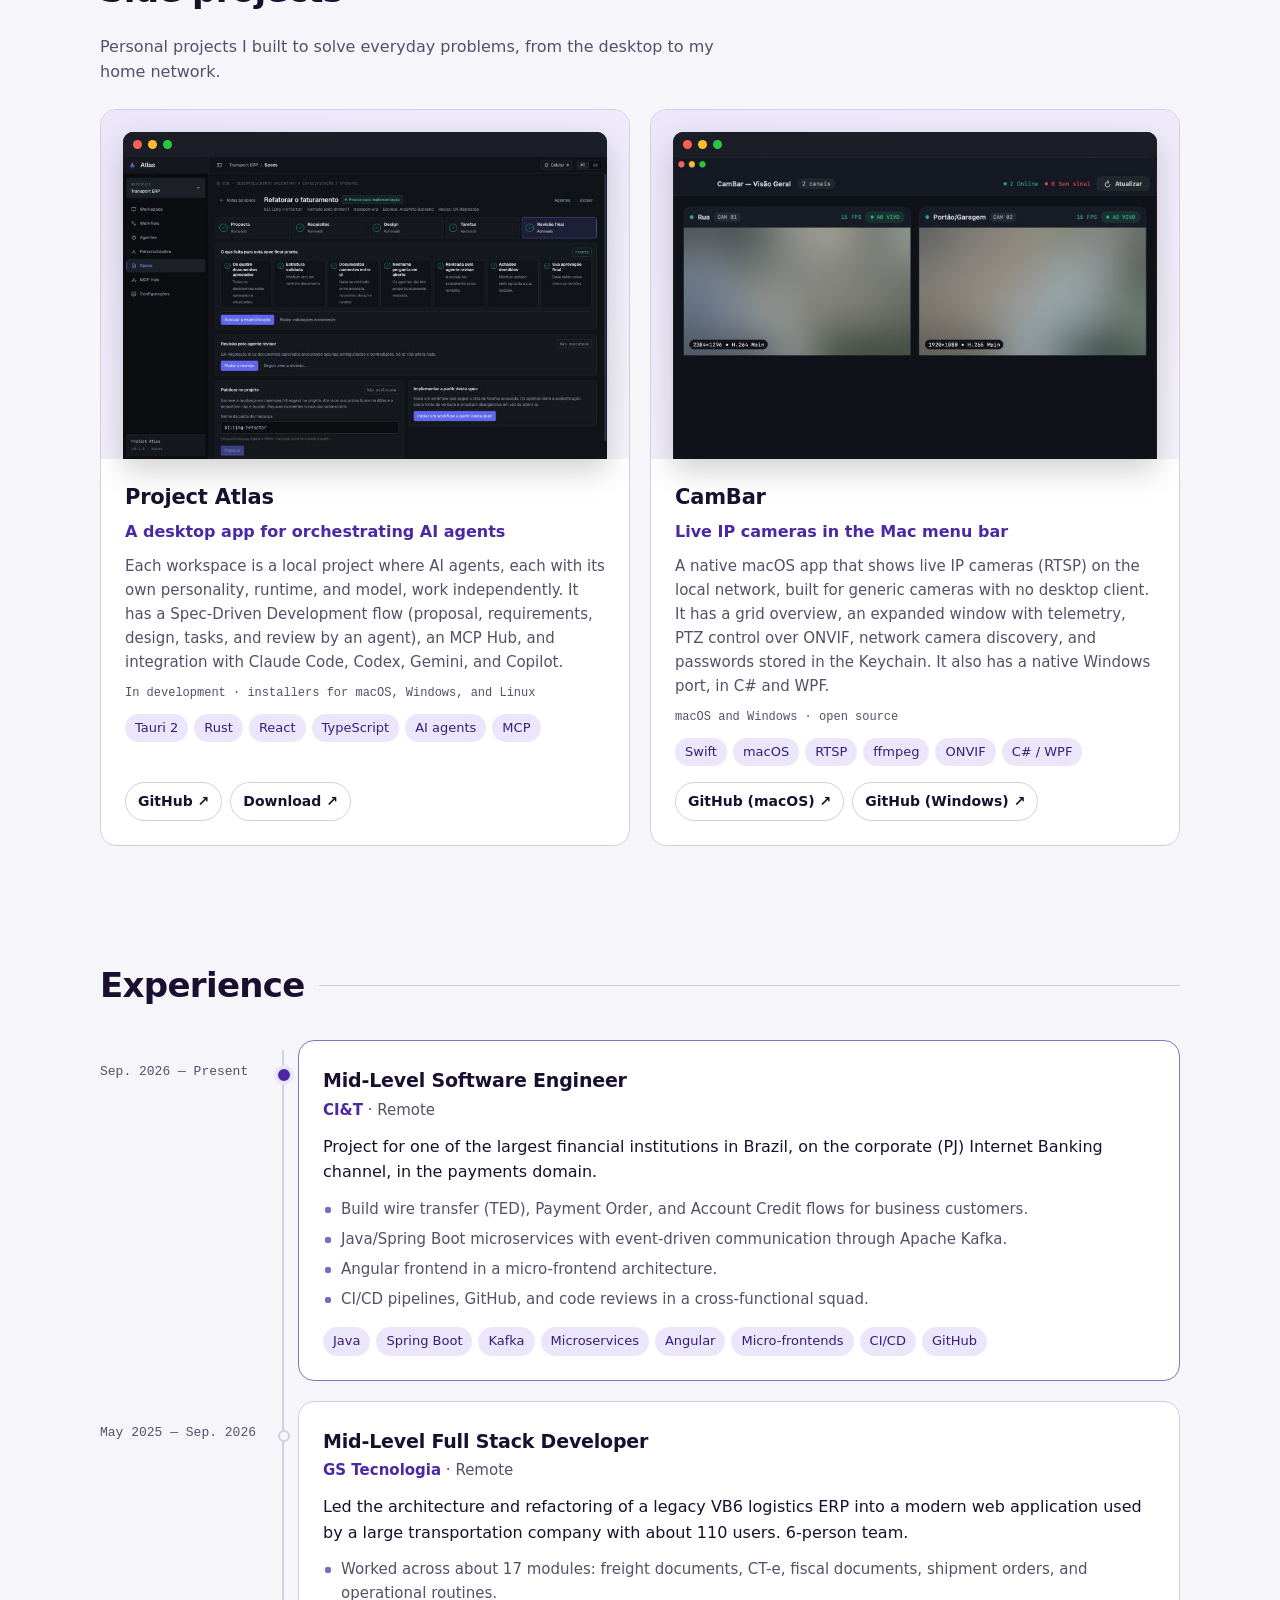
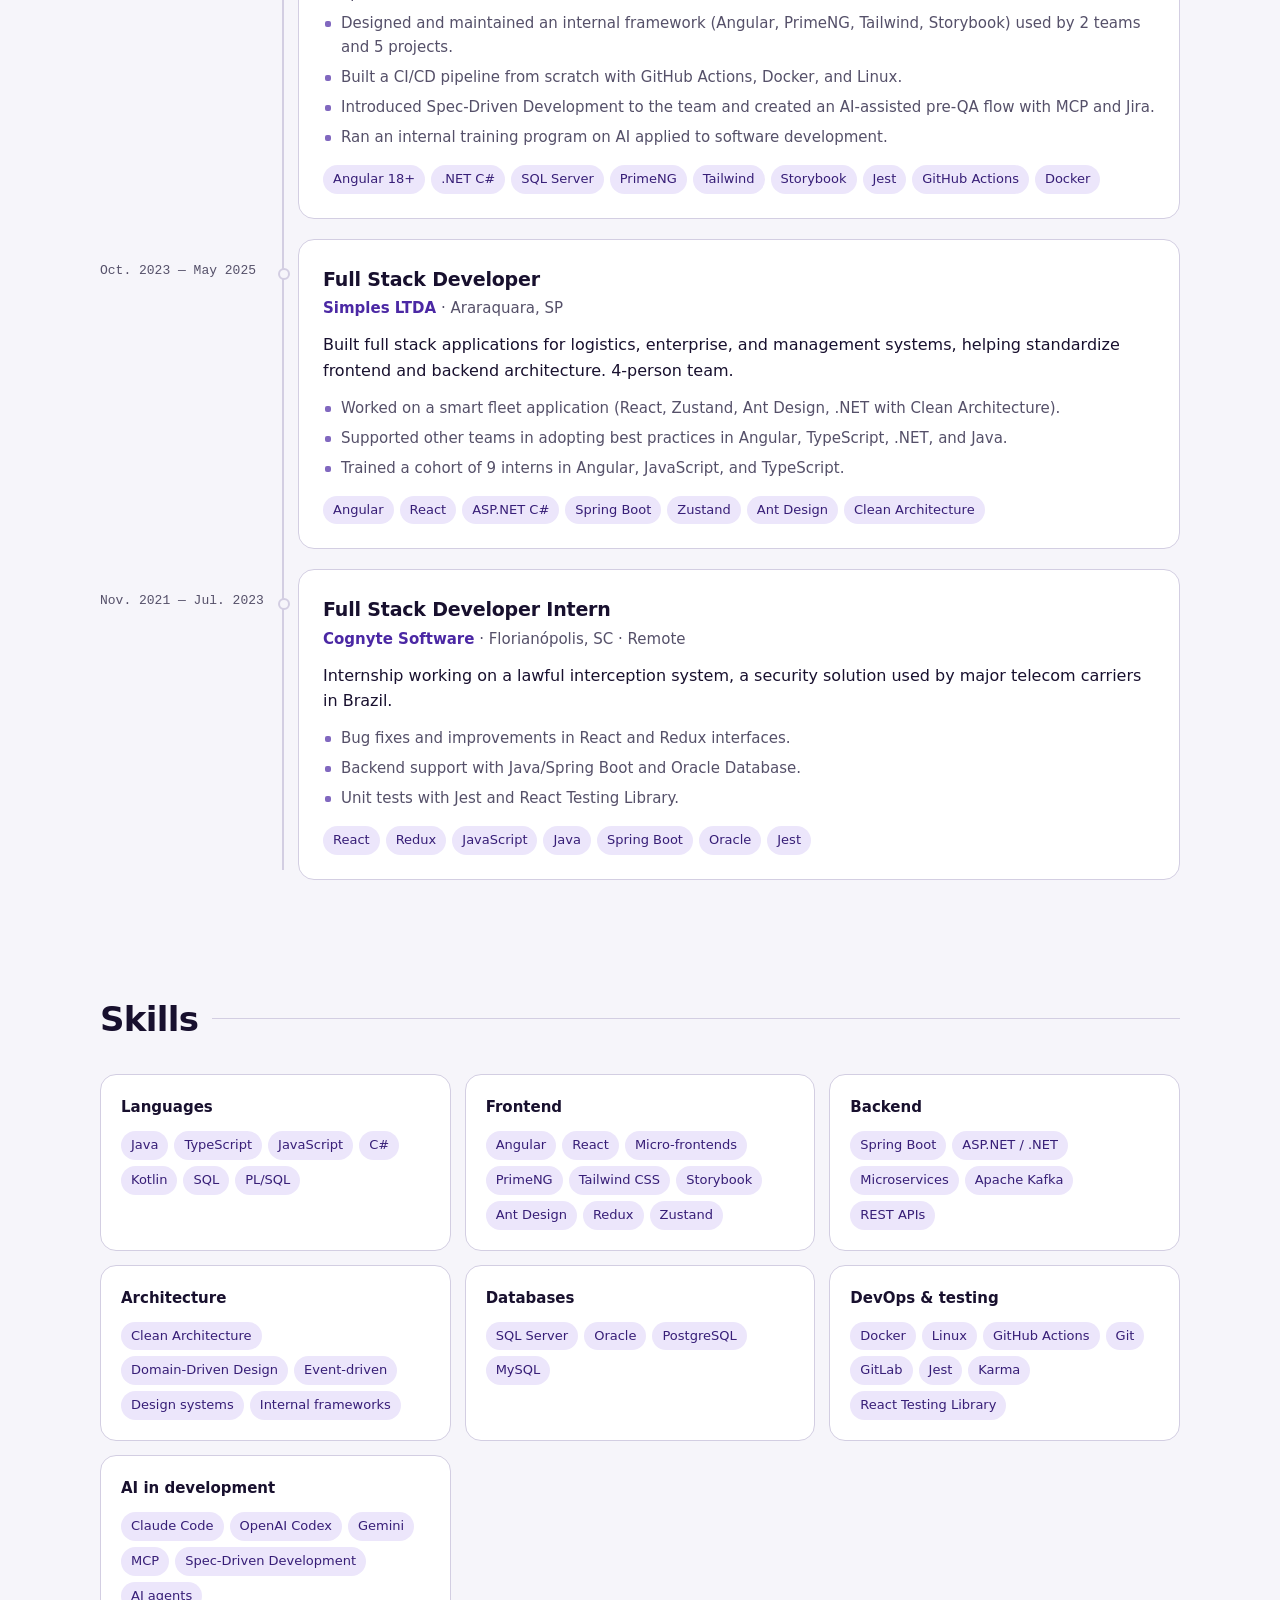
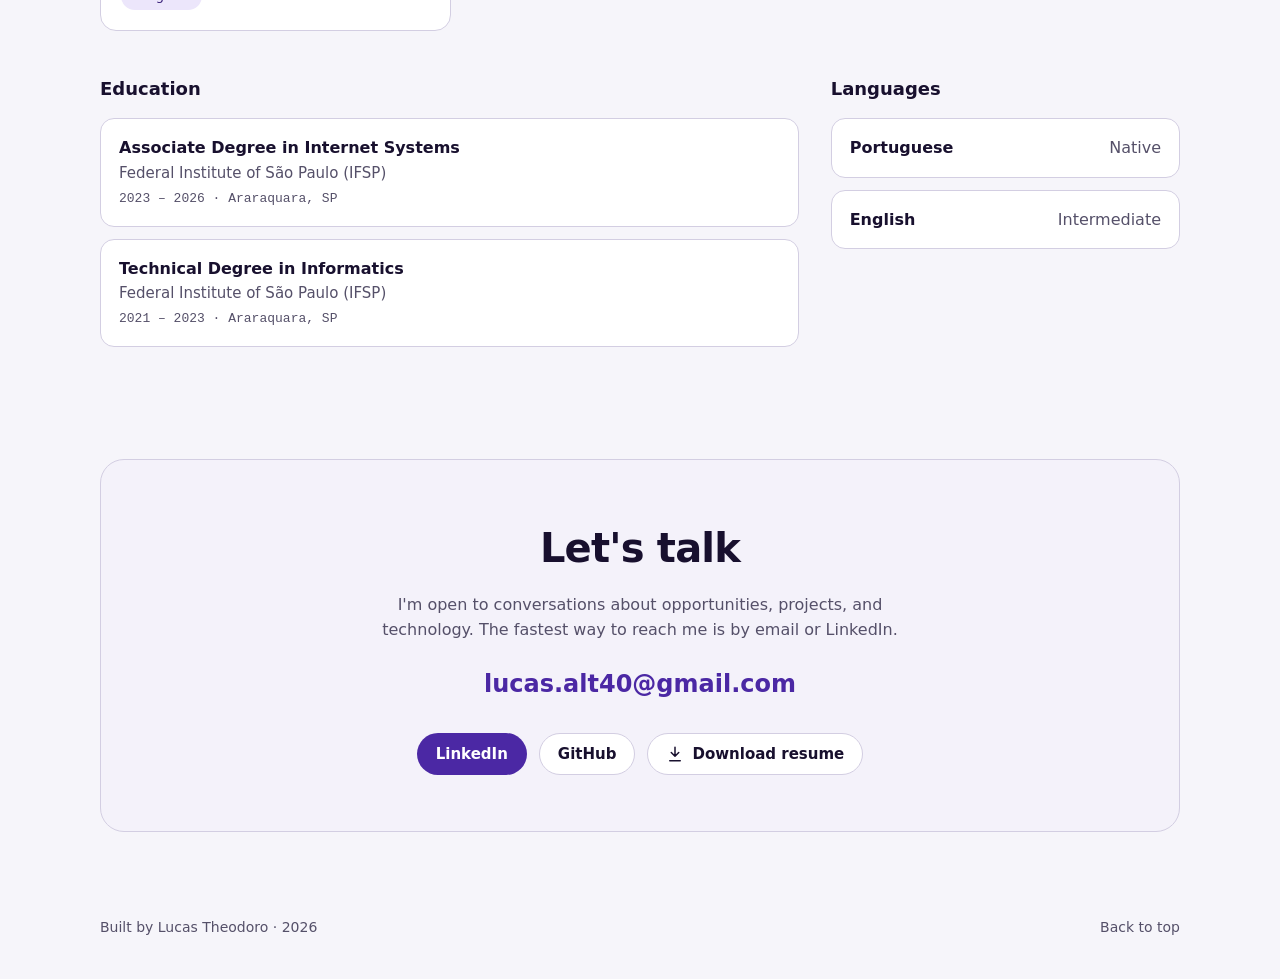
==== commit 80ece2c6: "Adiciona seção Outros projetos com Project Atlas e CamBar Co-Authored-By: Claude Opus 5.5 <noreply@a" ====
--- a/index.html
+++ b/index.html
@@ -158,6 +158,15 @@
       </div>
     </section>
 
+    <!-- Outros projetos -->
+    <section class="section" id="outros-projetos">
+      <div class="wrap">
+        <h2 class="section__title" data-i18n="sideTitle"></h2>
+        <p class="section__intro" data-i18n="sideIntro"></p>
+        <div class="side-grid" id="side-projects"></div>
+      </div>
+    </section>
+
     <!-- Experiência -->
     <section class="section" id="experiencia">
       <div class="wrap">
--- a/styles.css
+++ b/styles.css
@@ -251,6 +251,34 @@
   background: rgba(255, 255, 255, .18) url("data:image/svg+xml,%3Csvg xmlns='http://www.w3.org/2000/svg' viewBox='0 0 24 24' fill='none' stroke='white' stroke-width='3' stroke-linecap='round' stroke-linejoin='round'%3E%3Cpath d='m5 12 5 5 9-10'/%3E%3C/svg%3E") center / 12px no-repeat;
 }
 
+/* Side projects */
+.section__intro { margin: -12px 0 24px; color: var(--muted); max-width: 64ch; }
+.side-grid { display: grid; grid-template-columns: repeat(2, 1fr); gap: 20px; }
+.side {
+  display: flex; flex-direction: column; border-radius: var(--radius); overflow: hidden;
+  background: var(--surface); border: 1px solid var(--line); transition: border-color .2s, box-shadow .2s, transform .2s;
+}
+.side:hover { border-color: color-mix(in srgb, var(--accent) 45%, var(--line)); box-shadow: var(--shadow); transform: translateY(-2px); }
+.side__shot { display: block; padding: 22px 22px 0; background: linear-gradient(160deg, var(--accent-soft), var(--surface-2)); }
+.side__window { border-radius: 10px 10px 0 0; overflow: hidden; background: #0f1117; box-shadow: 0 12px 30px rgba(0, 0, 0, .18); }
+.side__bar { display: flex; gap: 6px; padding: 8px 10px; background: #1b1e26; }
+.side__bar span { width: 9px; height: 9px; border-radius: 50%; background: #ff5f57; }
+.side__bar span:nth-child(2) { background: #febc2e; }
+.side__bar span:nth-child(3) { background: #28c840; }
+.side__window img { display: block; width: 100%; aspect-ratio: 16 / 10; object-fit: cover; object-position: top; transition: transform .4s ease; }
+.side:hover .side__window img { transform: scale(1.02); }
+.side__body { display: flex; flex-direction: column; gap: 10px; padding: 22px 24px 24px; flex: 1; }
+.side__name { font-size: 21px; letter-spacing: -0.01em; }
+.side__tagline { margin-top: -6px; font-weight: 600; color: var(--accent); }
+.side__desc { color: var(--muted); font-size: 15px; }
+.side__status { font-family: var(--mono); font-size: 12px; color: var(--muted); }
+.side__links { display: flex; flex-wrap: wrap; gap: 8px; margin-top: auto; padding-top: 6px; }
+.side__link {
+  font-size: 14px; font-weight: 600; padding: 7px 12px; border-radius: 999px;
+  border: 1px solid var(--line); color: var(--text);
+}
+.side__link:hover { border-color: var(--accent); color: var(--accent); }
+
 /* Timeline */
 .timeline { position: relative; display: grid; gap: 20px; }
 .job { display: grid; grid-template-columns: 170px 1fr; gap: 28px; position: relative; }
@@ -311,7 +339,7 @@
 @media (max-width: 920px) {
   .nav { display: none; }
   .controls { margin-left: auto; }
-  .hero__grid, .about, .feature, .edu-grid { grid-template-columns: 1fr; }
+  .hero__grid, .about, .feature, .edu-grid, .side-grid { grid-template-columns: 1fr; }
   .feature__shot { padding: 0 28px 32px; }
   .browser { transform: none; }
   .checklist { grid-template-columns: 1fr 1fr; }
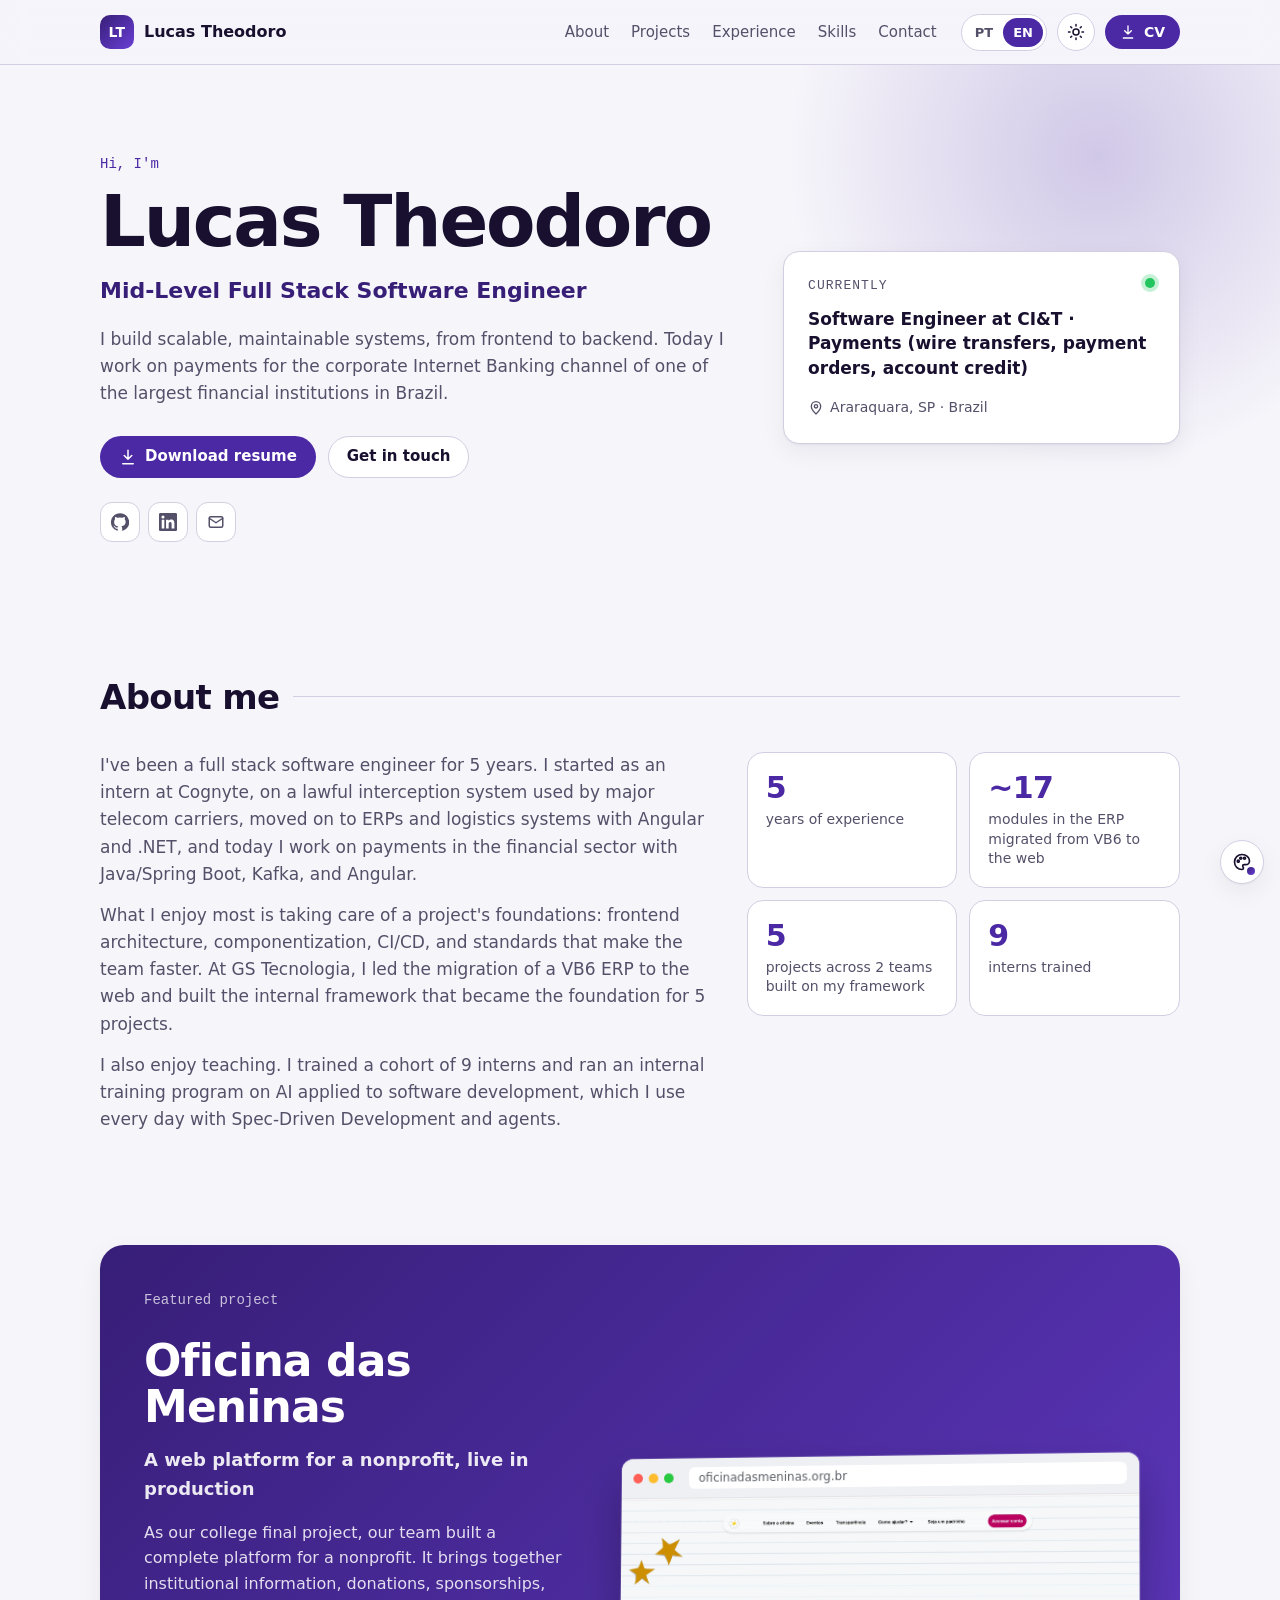
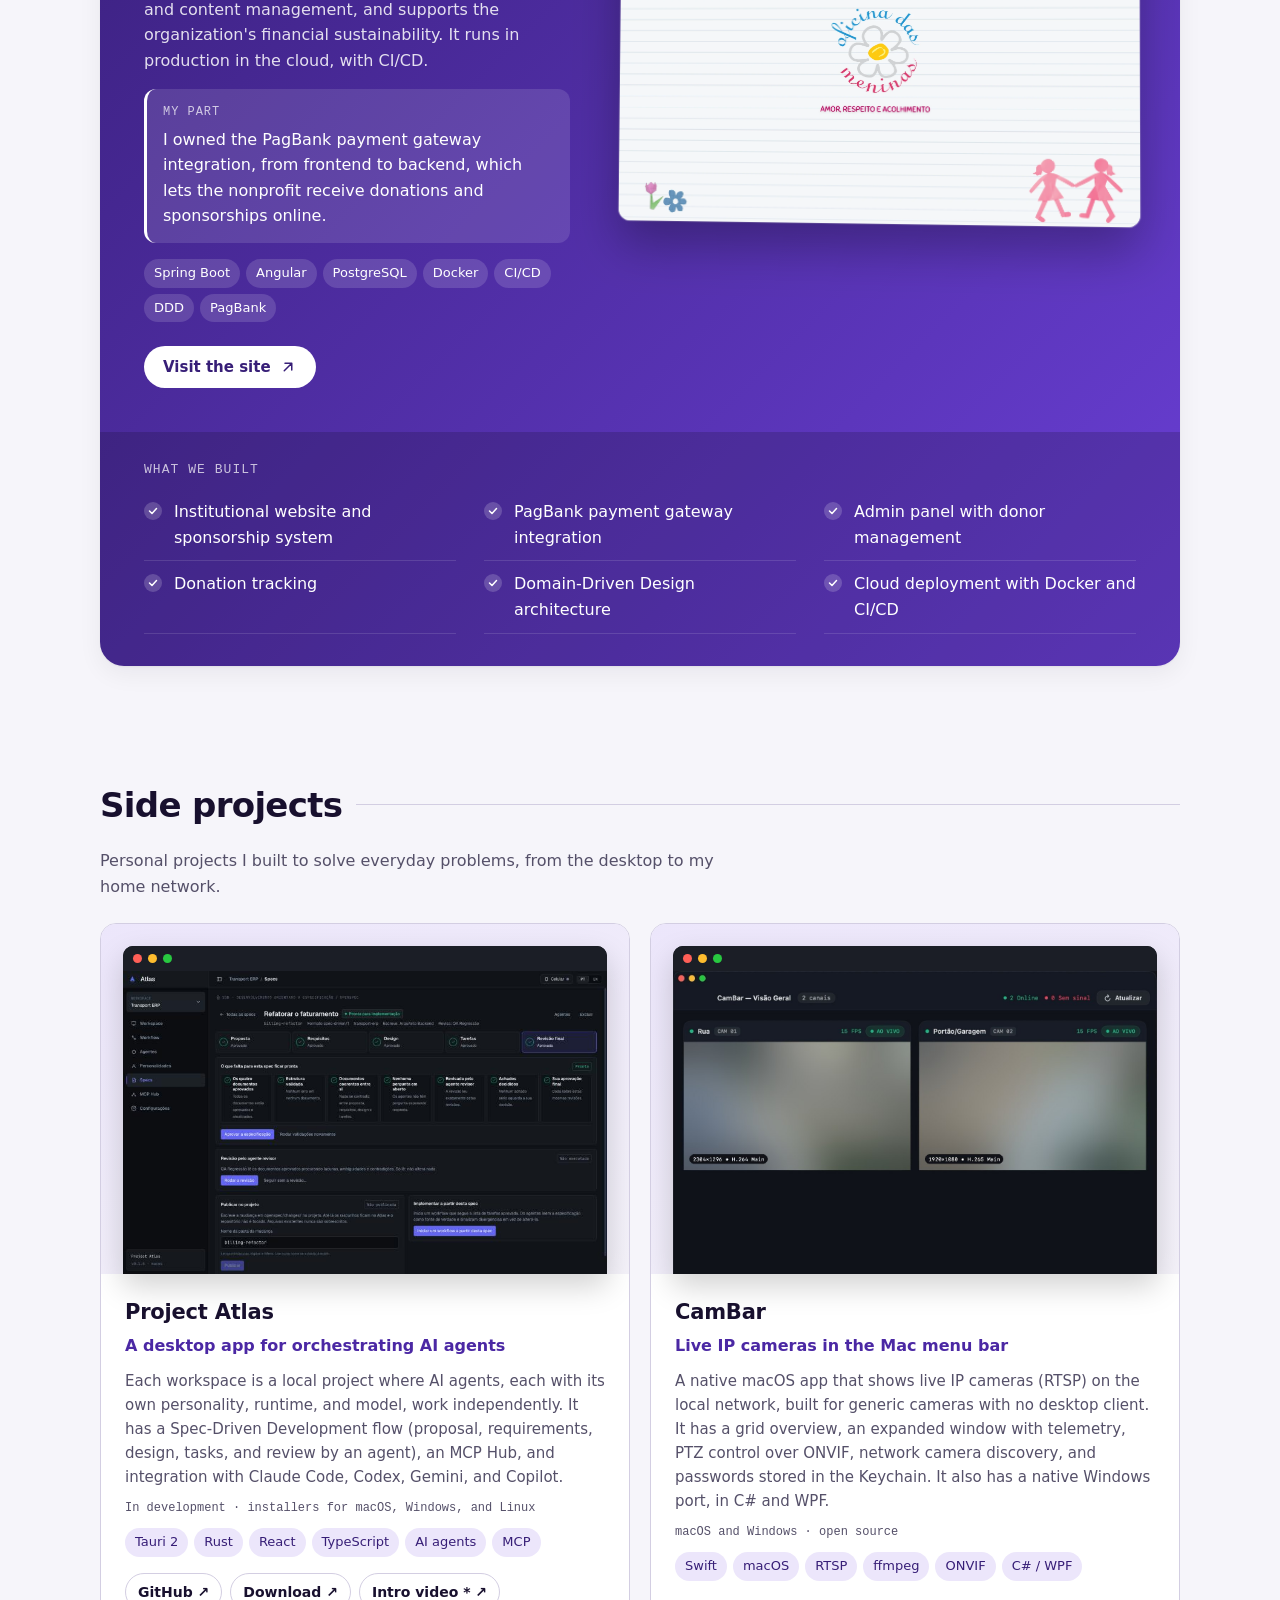
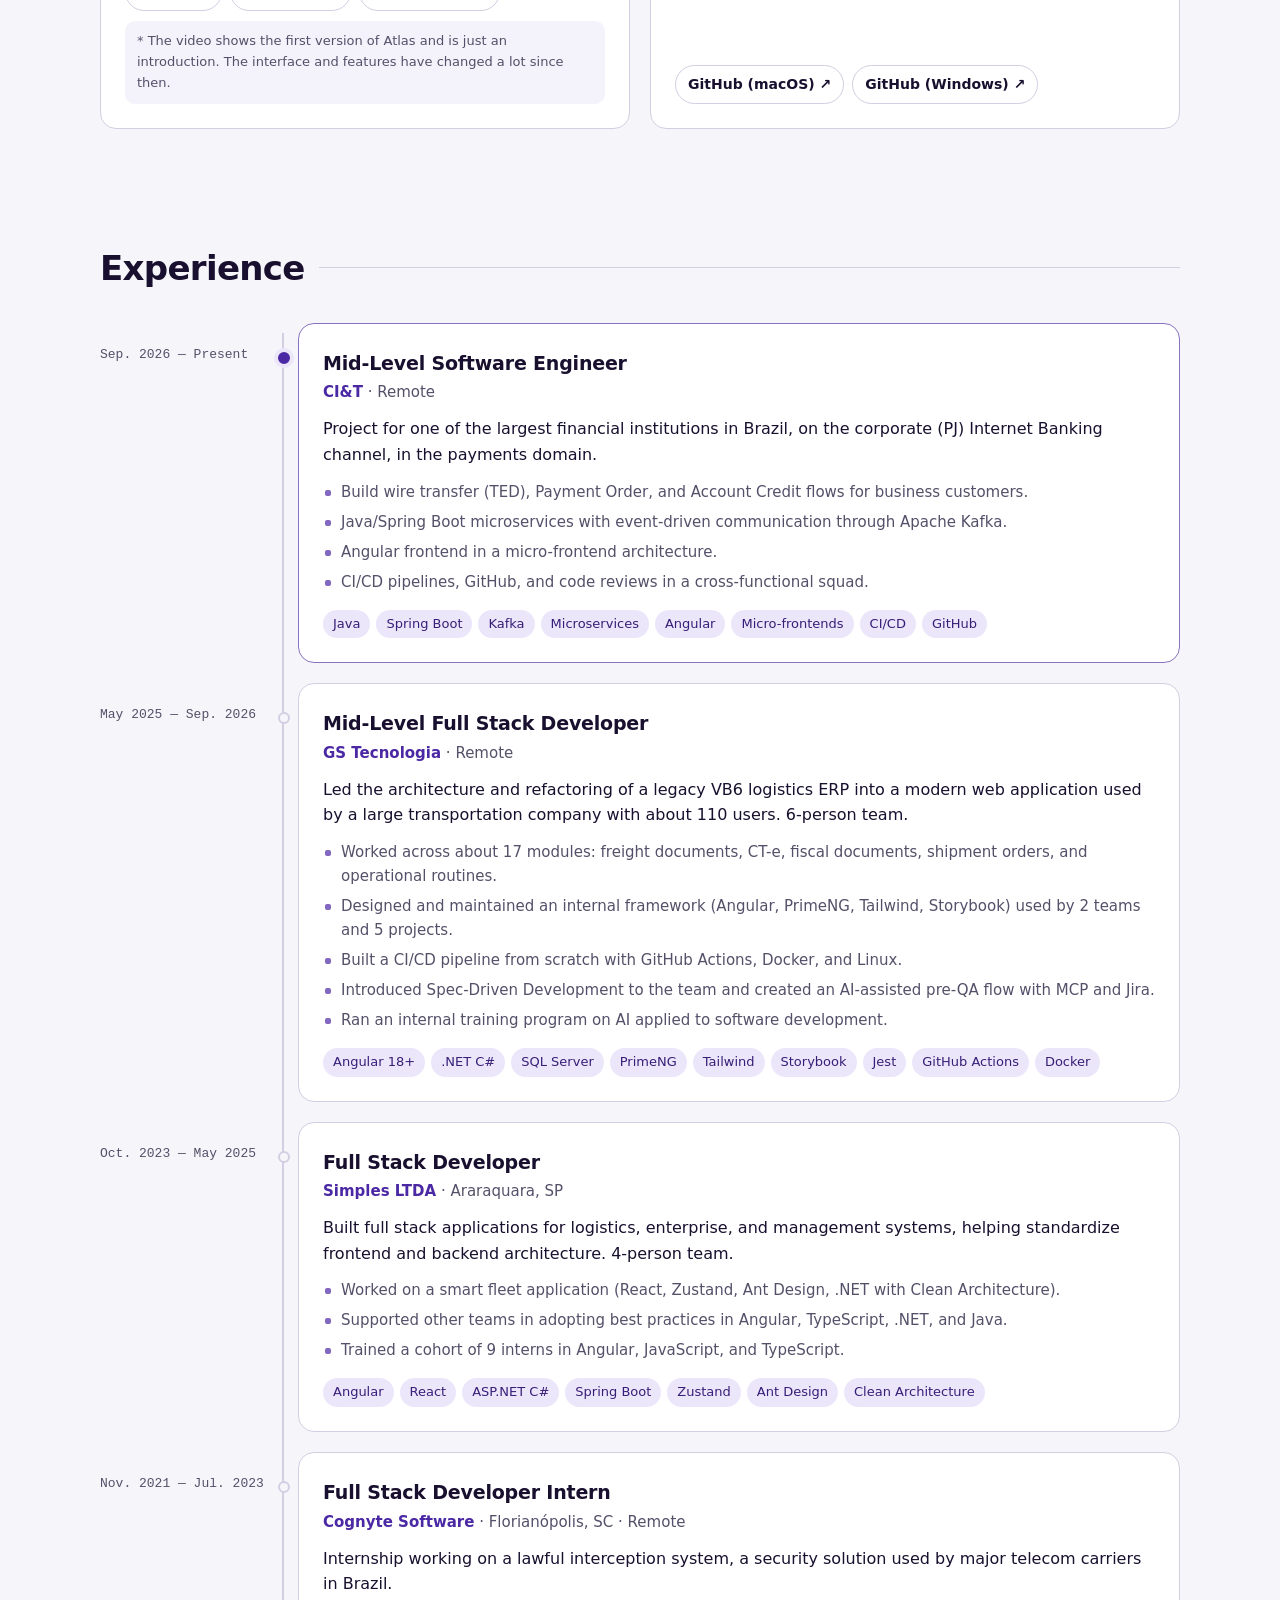
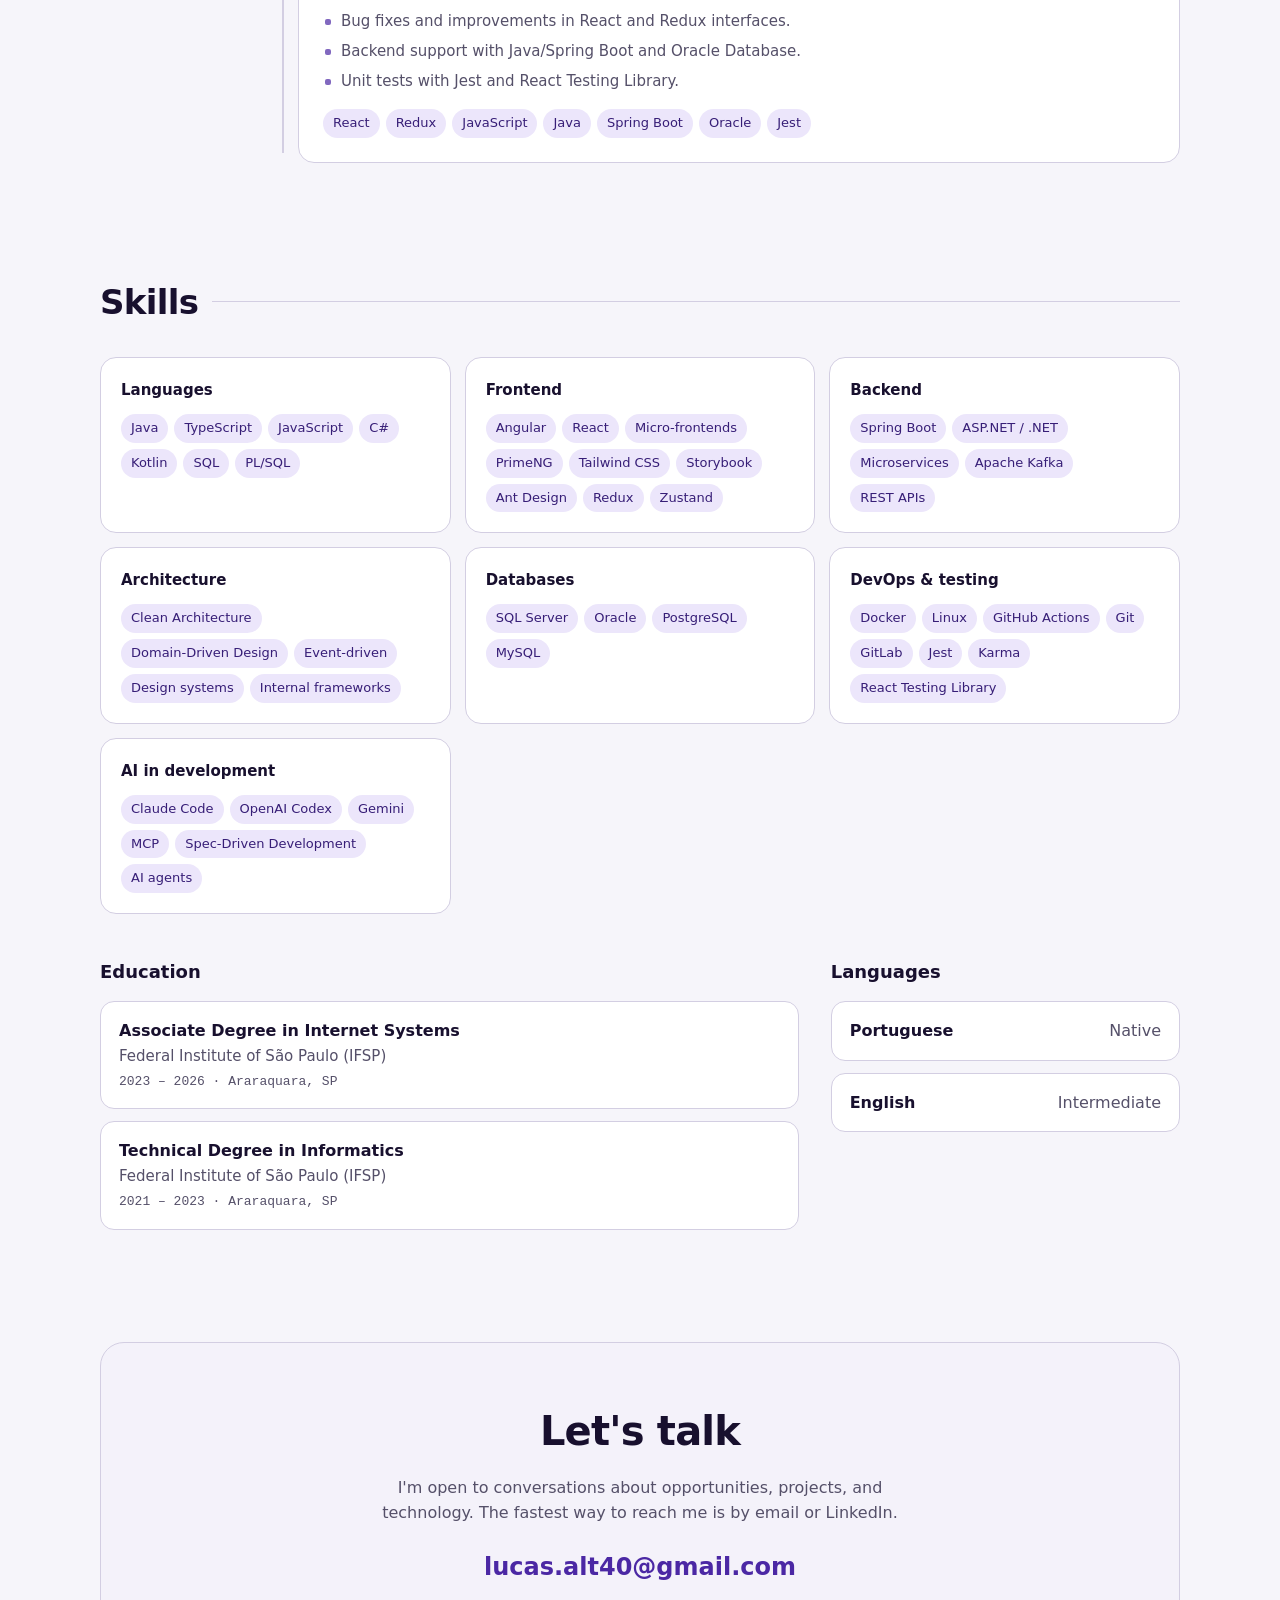
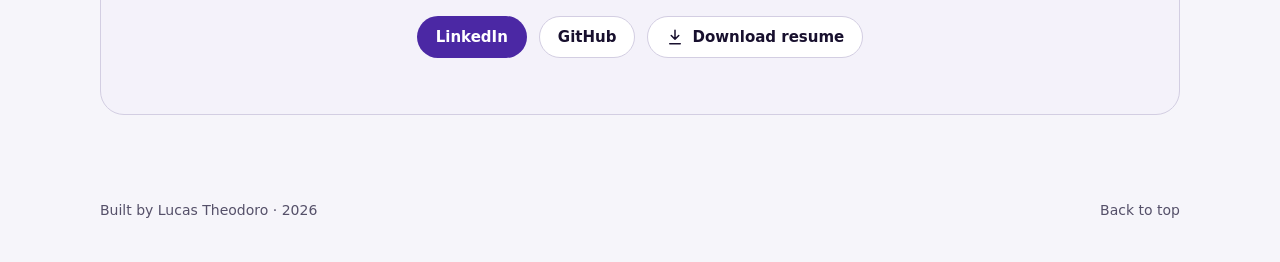
==== commit 8f36c22b: "Remove seção de projetos duplicada e leva o vídeo do Atlas para a seção Outros projetos Co-Authored-" ====
--- a/index.html
+++ b/index.html
@@ -153,8 +153,6 @@
           </div>
         </article>
 
-        <h3 class="more-title" data-i18n="moreProjectsTitle"></h3>
-        <div class="projects" id="projects"></div>
       </div>
     </section>
 
--- a/styles.css
+++ b/styles.css
@@ -212,36 +212,6 @@
 }
 .browser img { display: block; width: 100%; height: auto; }
 
-.more-title { font-size: 20px; margin: 40px 0 16px; }
-.projects { display: grid; grid-template-columns: 1fr 1fr; gap: 20px; }
-.proj { display: flex; flex-direction: column; border-radius: var(--radius); overflow: hidden; background: var(--surface); border: 1px solid var(--line); transition: border-color .2s, box-shadow .2s; }
-.proj:hover { border-color: color-mix(in srgb, var(--accent) 45%, var(--line)); box-shadow: var(--shadow); }
-.proj__shot {
-  display: block; height: 260px; padding: 28px 32px 0; overflow: hidden;
-  background: linear-gradient(135deg, var(--feature-from), var(--feature-to));
-}
-.proj__window {
-  border-radius: 10px 10px 0 0; overflow: hidden; background: #0d1117;
-  box-shadow: 0 18px 40px rgba(0, 0, 0, .3), 0 0 0 1px rgba(255, 255, 255, .18);
-  transform: perspective(1200px) rotateY(-6deg) rotateX(3deg) translateY(6px);
-  transform-origin: bottom center;
-  transition: transform .35s ease, box-shadow .35s ease;
-}
-.proj:hover .proj__window { transform: none; box-shadow: 0 22px 48px rgba(0, 0, 0, .35), 0 0 0 1px rgba(255, 255, 255, .25); }
-.proj__bar { display: flex; gap: 6px; padding: 8px 10px; background: #1b1f27; border-bottom: 1px solid rgba(255, 255, 255, .08); }
-.proj__bar span { width: 9px; height: 9px; border-radius: 50%; }
-.proj__bar span:nth-child(1) { background: #ff5f57; }
-.proj__bar span:nth-child(2) { background: #febc2e; }
-.proj__bar span:nth-child(3) { background: #28c840; }
-.proj__window img { display: block; width: 100%; height: auto; aspect-ratio: 16 / 10; object-fit: cover; object-position: top center; }
-@media (prefers-reduced-motion: reduce) { .proj__window { transform: none; } }
-.proj__body { display: flex; flex-direction: column; gap: 12px; padding: 22px; flex: 1; }
-.proj__kind { font-family: var(--mono); font-size: 12px; color: var(--muted); text-transform: uppercase; letter-spacing: .06em; }
-.proj__name { font-size: 22px; letter-spacing: -0.01em; margin: -4px 0 0; }
-.proj__desc { color: var(--muted); font-size: 15px; }
-.proj__links { display: flex; flex-wrap: wrap; gap: 8px; margin-top: auto; padding-top: 4px; }
-.proj__note { font-size: 13px; color: var(--muted); padding: 10px 12px; border-radius: 10px; background: var(--surface-2); }
-@media (max-width: 920px) { .projects { grid-template-columns: 1fr; } }
 .feature__built-wrap { grid-column: 1 / -1; padding: 28px 44px 32px; background: rgba(0, 0, 0, .16); }
 .feature__built { font-family: var(--mono); font-size: 13px; text-transform: uppercase; letter-spacing: .08em; color: rgba(255, 255, 255, .72); margin-bottom: 8px; }
 .checklist { display: grid; grid-template-columns: repeat(3, 1fr); column-gap: 28px; }
@@ -278,6 +248,7 @@
   border: 1px solid var(--line); color: var(--text);
 }
 .side__link:hover { border-color: var(--accent); color: var(--accent); }
+.side__note { font-size: 13px; color: var(--muted); padding: 10px 12px; border-radius: 10px; background: var(--surface-2); }
 
 /* Timeline */
 .timeline { position: relative; display: grid; gap: 20px; }
